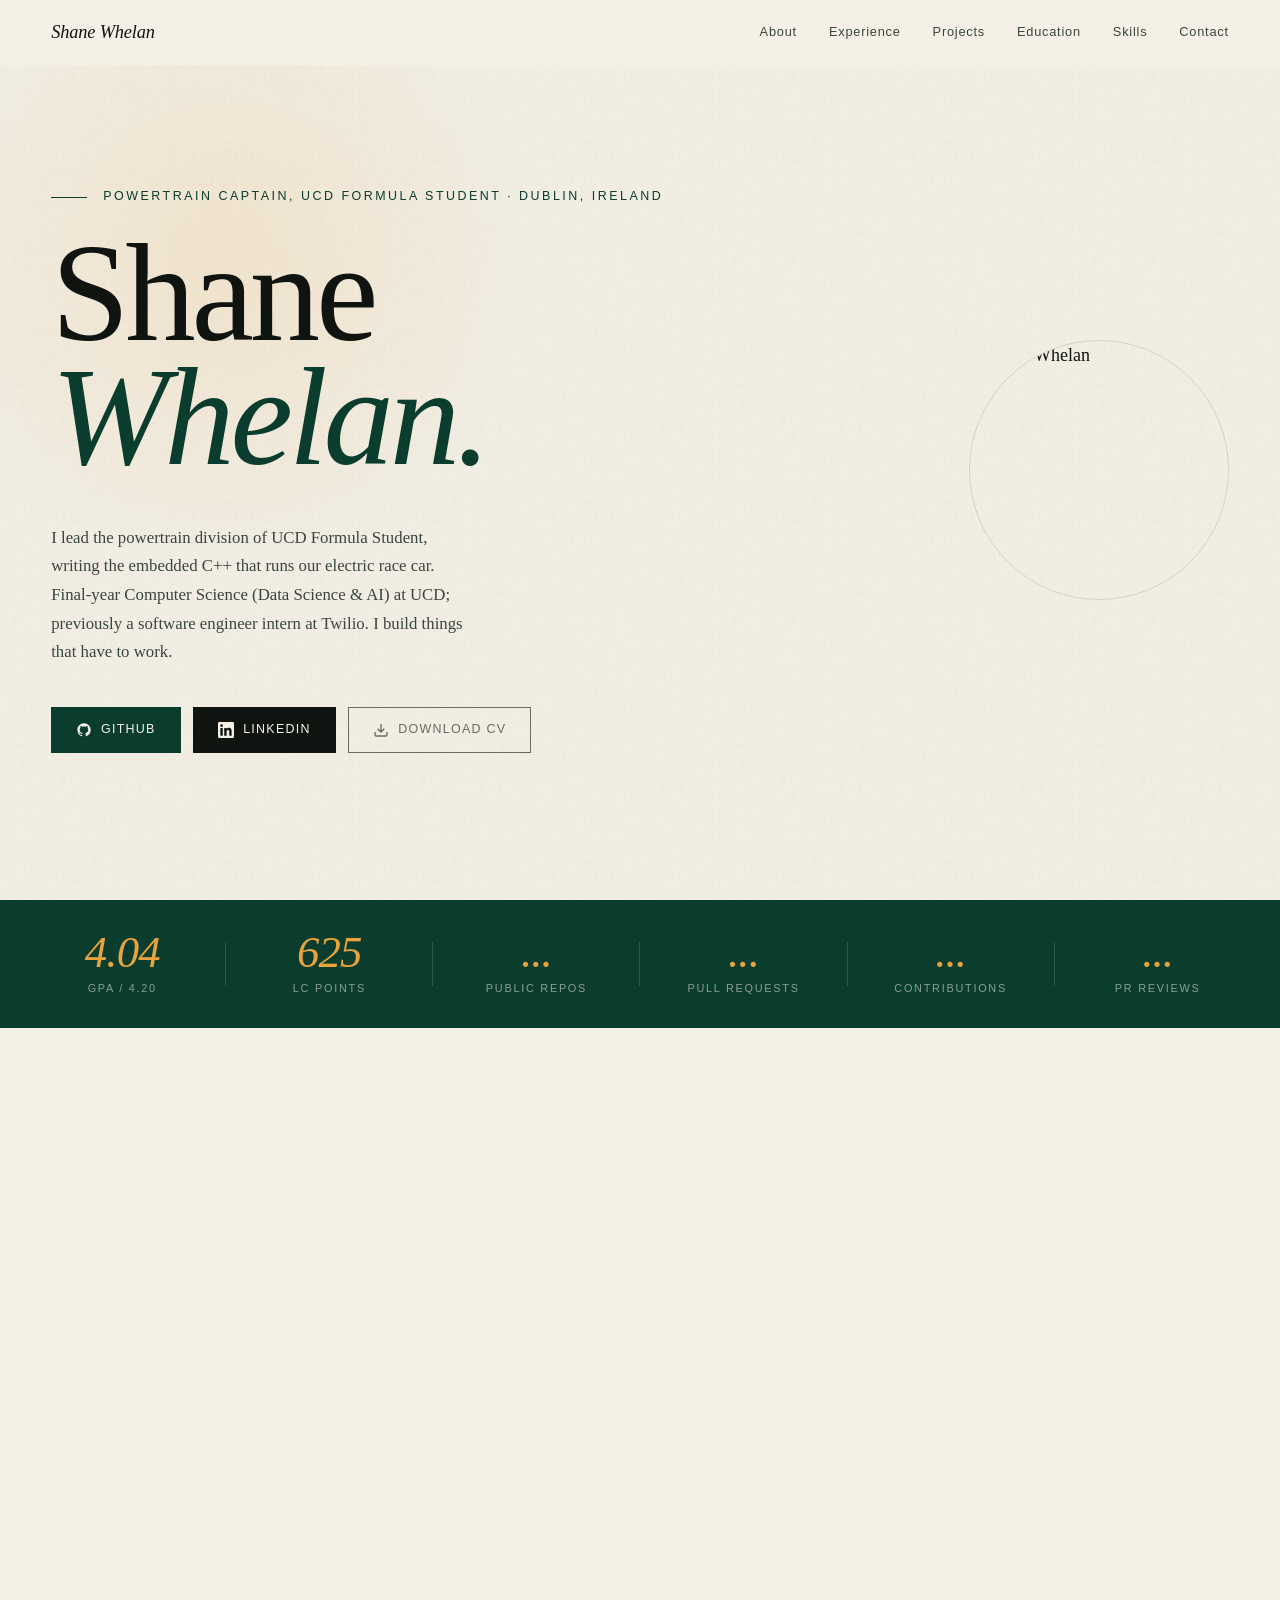
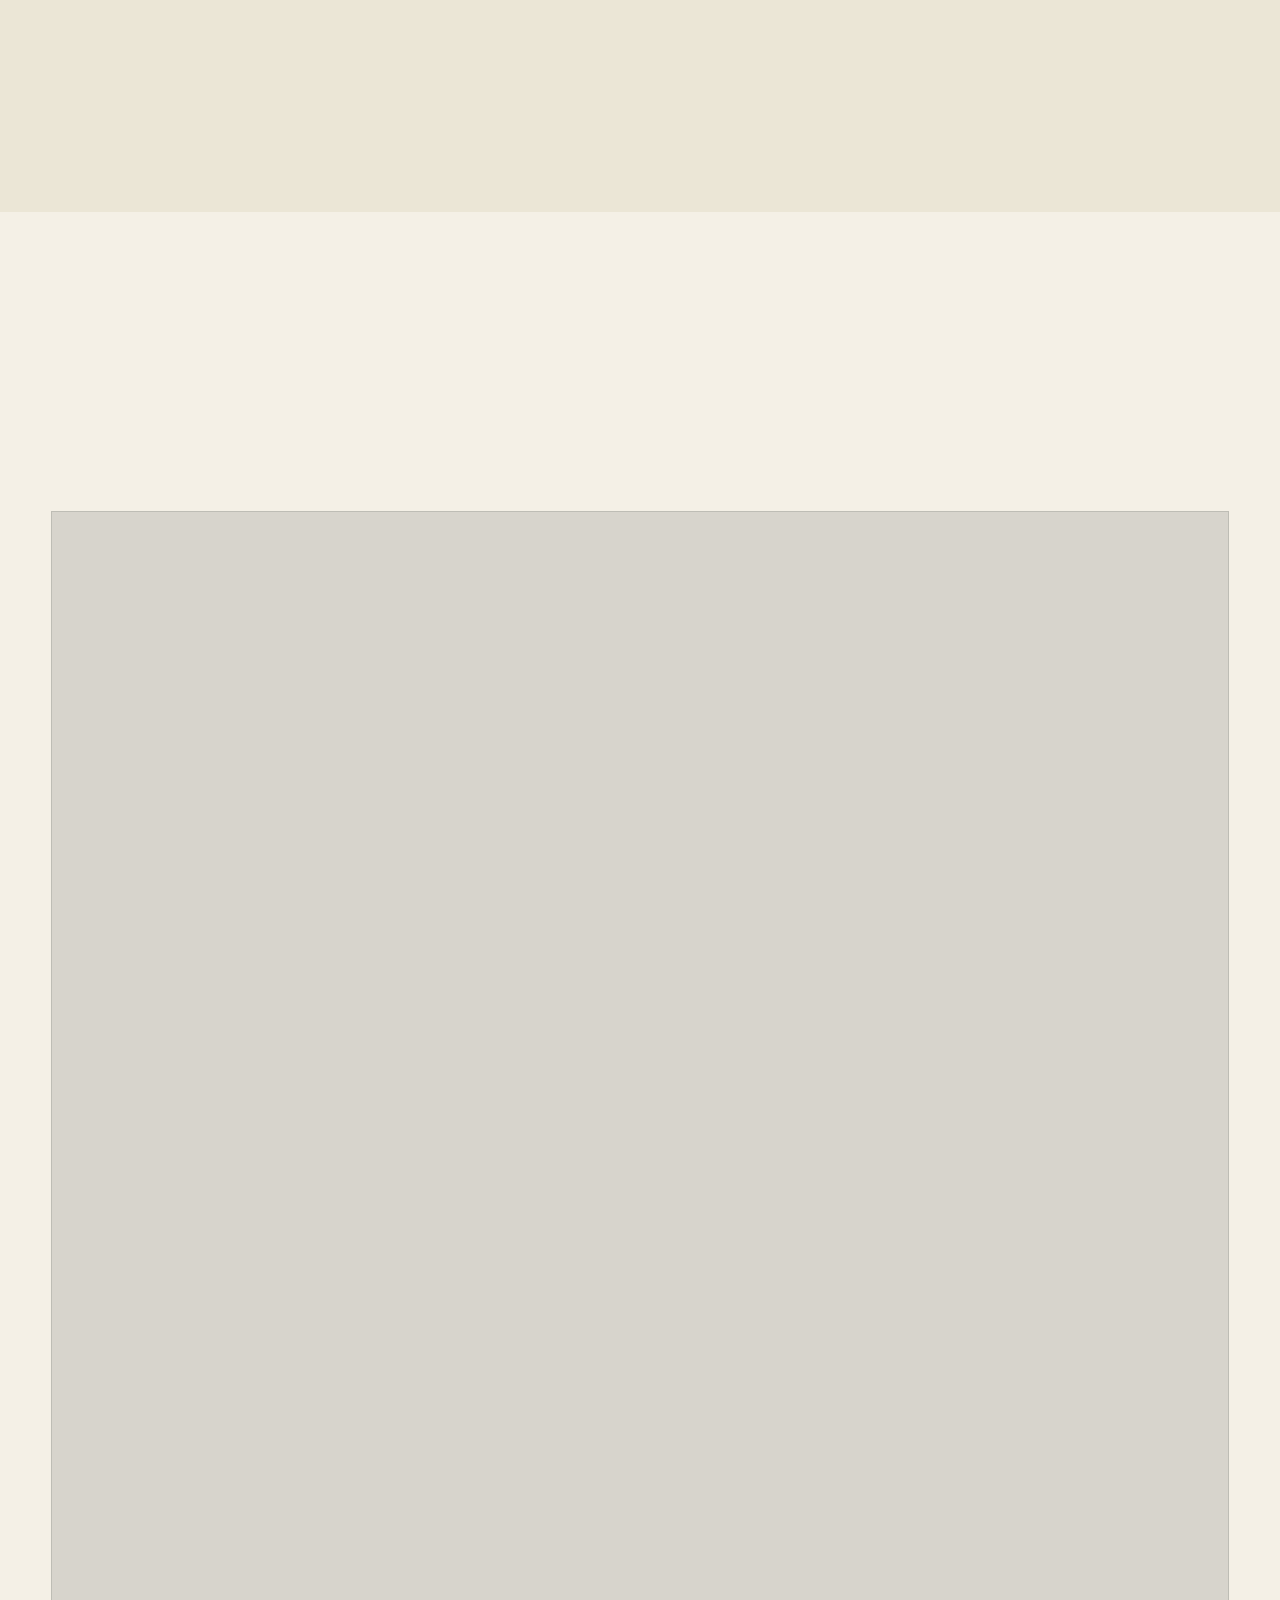
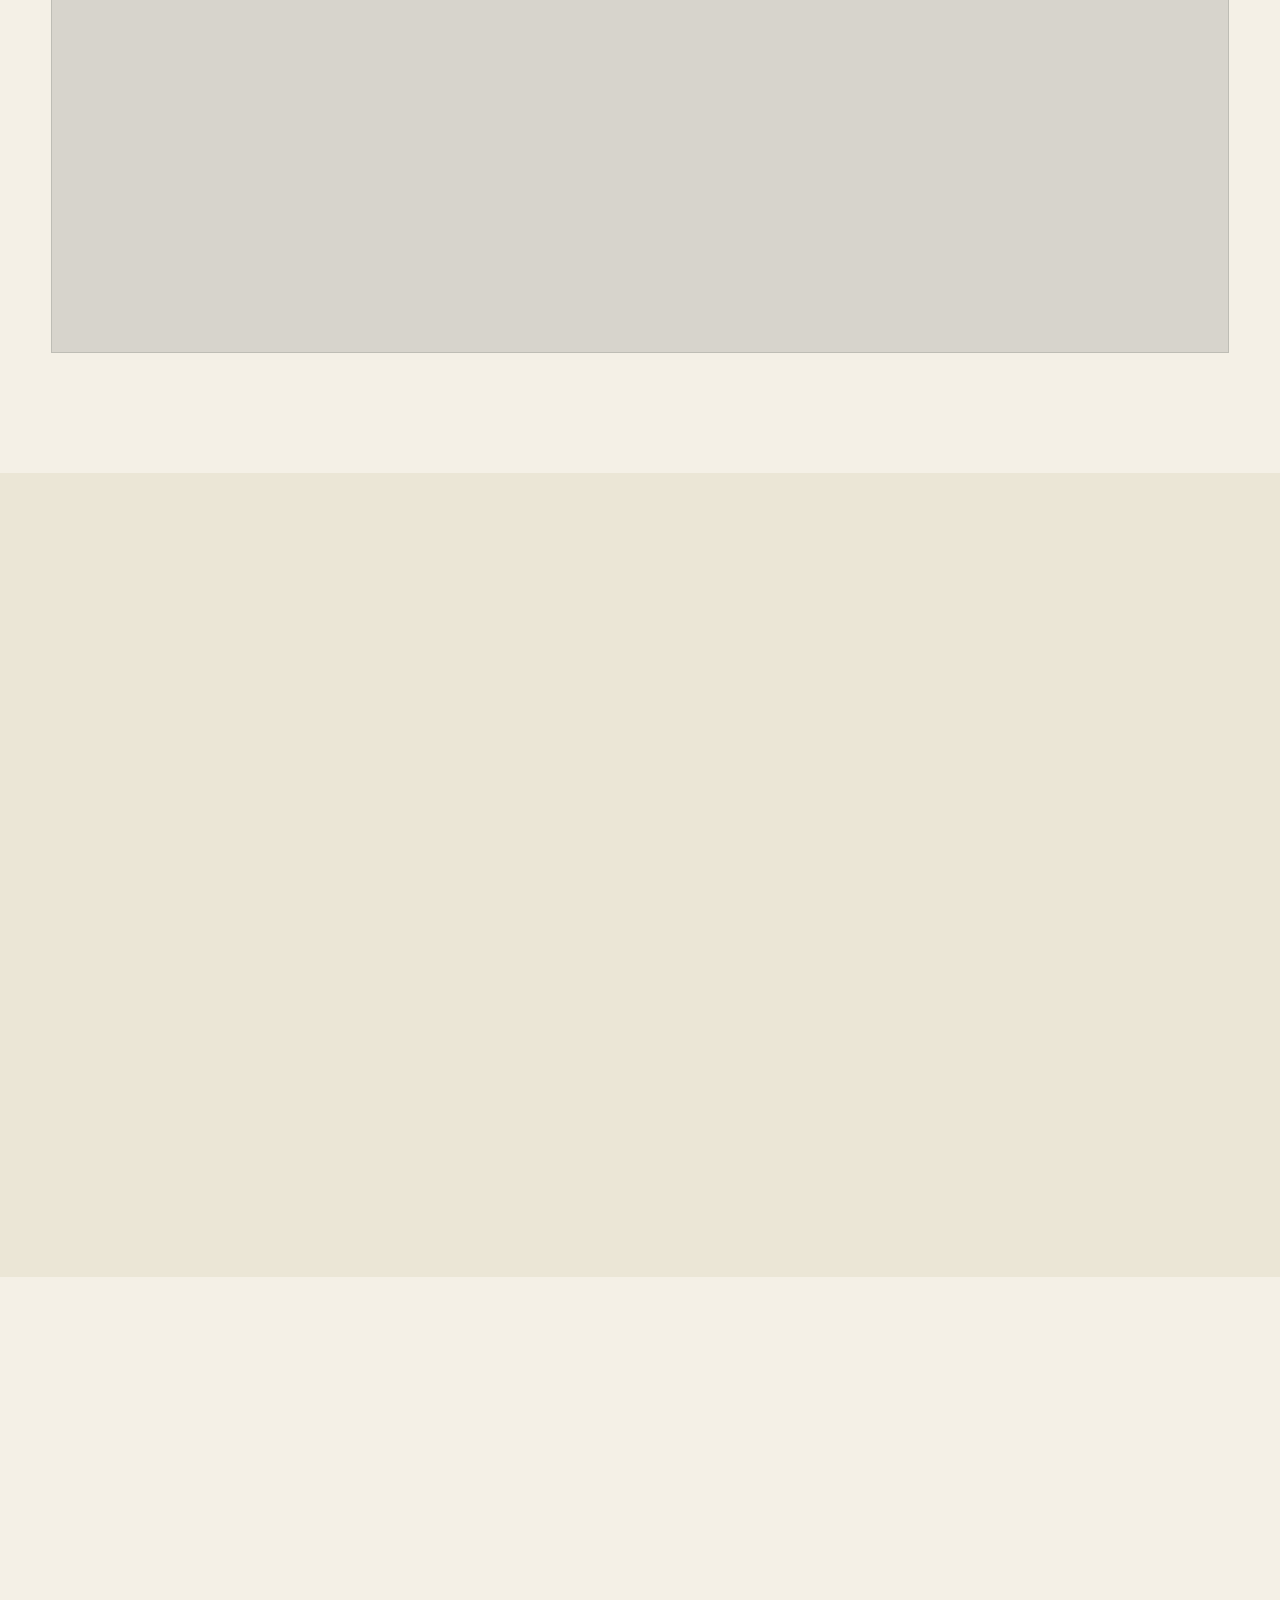
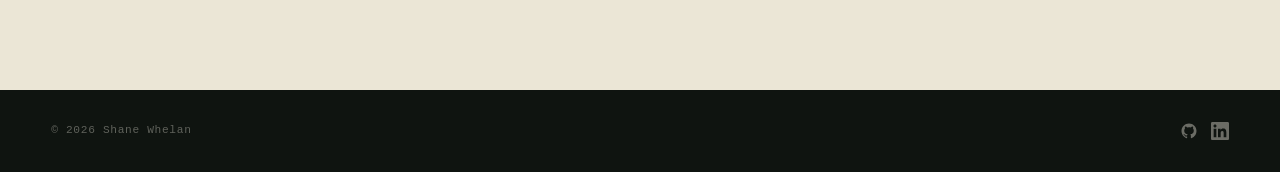
==== index.html @ 61499314 "Refresh portfolio content and project layout Updates the site copy to reflect current roles and achi" ====
<!doctype html>
<html lang="en">
<head>
  <meta charset="UTF-8" />
  <meta name="viewport" content="width=device-width, initial-scale=1.0" />
  <title>Shane Whelan | Software Engineer</title>
  <meta name="description" content="Portfolio of Shane Whelan, Powertrain Captain at UCD Formula Student, final-year Computer Science (Data Science &amp; AI) student at UCD, and former Software Engineer Intern at Twilio." />
  <meta name="author" content="Shane Whelan" />
  <link rel="canonical" href="https://swhelan123.github.io/" />

  <meta property="og:type"        content="website" />
  <meta property="og:url"         content="https://swhelan123.github.io/" />
  <meta property="og:title"       content="Shane Whelan | Software Engineer" />
  <meta property="og:description" content="Powertrain Captain at UCD Formula Student. Final-year CS (Data Science &amp; AI) at UCD. Embedded firmware, VCU and BMS software." />
  <meta property="og:image"       content="https://swhelan123.github.io/assets/images/shane.png" />

  <link rel="icon"             href="assets/images/favicon.ico" sizes="any" />
  <link rel="icon"             type="image/svg+xml" href="assets/images/favicon.svg" />
  <link rel="apple-touch-icon" sizes="180x180" href="assets/images/apple-touch-icon.png" />
  <link rel="manifest"         href="site.webmanifest" />
  <meta name="theme-color"     content="#0a3d2e" />

  <link rel="stylesheet" href="assets/css/styles.css" />
</head>
<body>

<!-- ===================== NAV ===================== -->
<nav id="nav">
  <div class="nav-inner">
    <a href="#" class="brand">Shane Whelan</a>
    <div class="nav-links" id="navLinks">
      <a href="#about">About</a>
      <a href="#experience">Experience</a>
      <a href="#projects">Projects</a>
      <a href="#education">Education</a>
      <a href="#skills">Skills</a>
      <a href="#contact">Contact</a>
    </div>
    <button class="menu-btn" id="menuBtn" aria-expanded="false" aria-controls="navLinks">Menu</button>
  </div>
</nav>

<!-- ===================== HERO ===================== -->
<header class="hero">
  <div class="hero-glow" aria-hidden="true"></div>
  <div class="hero-inner">
    <div class="hero-text">
      <p class="hero-kicker">Powertrain Captain, UCD Formula Student · Dublin, Ireland</p>
      <h1>Shane<br><em>Whelan.</em></h1>
      <p class="hero-lede">I lead the powertrain division of UCD Formula Student, writing the embedded C++ that runs our electric race car. Final-year Computer Science (Data Science &amp; AI) at UCD; previously a software engineer intern at Twilio. I build things that have to work.</p>
      <div class="hero-actions">
        <a href="https://github.com/swhelan123" class="btn btn-primary" target="_blank" rel="noopener">
          <svg width="16" height="16" viewBox="0 0 24 24" fill="currentColor" aria-hidden="true"><path d="M12 2C6.477 2 2 6.484 2 12.017c0 4.425 2.865 8.18 6.839 9.504.5.092.682-.217.682-.483 0-.237-.008-.868-.013-1.703-2.782.605-3.369-1.343-3.369-1.343-.454-1.158-1.11-1.466-1.11-1.466-.908-.62.069-.608.069-.608 1.003.07 1.531 1.032 1.531 1.032.892 1.53 2.341 1.088 2.91.832.092-.647.35-1.088.636-1.338-2.22-.253-4.555-1.113-4.555-4.951 0-1.093.39-1.988 1.029-2.688-.103-.253-.446-1.272.098-2.65 0 0 .84-.27 2.75 1.026A9.564 9.564 0 0112 6.844c.85.004 1.705.115 2.504.337 1.909-1.296 2.747-1.027 2.747-1.027.546 1.379.202 2.398.1 2.651.64.7 1.028 1.595 1.028 2.688 0 3.848-2.339 4.695-4.566 4.943.359.309.678.92.678 1.855 0 1.338-.012 2.419-.012 2.747 0 .268.18.58.688.482A10.019 10.019 0 0022 12.017C22 6.484 17.522 2 12 2z"/></svg>
          GitHub
        </a>
        <a href="https://www.linkedin.com/in/shane-whelan-364988291/" class="btn btn-secondary" target="_blank" rel="noopener">
          <svg width="16" height="16" viewBox="0 0 24 24" fill="currentColor" aria-hidden="true"><path d="M20.447 20.452h-3.554v-5.569c0-1.328-.027-3.037-1.852-3.037-1.853 0-2.136 1.445-2.136 2.939v5.667H9.351V9h3.414v1.561h.046c.477-.9 1.637-1.85 3.37-1.85 3.601 0 4.267 2.37 4.267 5.455v6.286zM5.337 7.433c-1.144 0-2.063-.926-2.063-2.065 0-1.138.92-2.063 2.063-2.063 1.14 0 2.064.925 2.064 2.063 0 1.139-.925 2.065-2.064 2.065zm1.782 13.019H3.555V9h3.564v11.452zM22.225 0H1.771C.792 0 0 .774 0 1.729v20.542C0 23.227.792 24 1.771 24h20.451C23.2 24 24 23.227 24 22.271V1.729C24 .774 23.2 0 22.222 0h.003z"/></svg>
          LinkedIn
        </a>
        <a href="assets/docs/ShaneWhelan_CV.pdf" class="btn btn-outline" download>
          <svg width="16" height="16" viewBox="0 0 24 24" fill="none" stroke="currentColor" stroke-width="2" aria-hidden="true"><path d="M21 15v4a2 2 0 01-2 2H5a2 2 0 01-2-2v-4M7 10l5 5 5-5M12 15V3"/></svg>
          Download CV
        </a>
      </div>
    </div>
    <div class="hero-photo">
      <img src="assets/images/shane.png" alt="Shane Whelan" />
    </div>
  </div>
</header>

<!-- ===================== STATS STRIP ===================== -->
<div class="stats-strip" aria-label="Quick stats">
  <div class="stats-inner">
    <div class="stat-item">
      <span class="stat-value">4.04</span>
      <span class="stat-label">GPA / 4.20</span>
    </div>
    <div class="stat-divider" aria-hidden="true"></div>
    <div class="stat-item">
      <span class="stat-value">625</span>
      <span class="stat-label">LC Points</span>
    </div>
    <div class="stat-divider" aria-hidden="true"></div>
    <div class="stat-item">
      <span class="stat-value" id="stat-repos">...</span>
      <span class="stat-label">Public Repos</span>
    </div>
    <div class="stat-divider" aria-hidden="true"></div>
    <div class="stat-item">
      <span class="stat-value" id="stat-prs">...</span>
      <span class="stat-label">Pull Requests</span>
    </div>
    <div class="stat-divider" aria-hidden="true"></div>
    <div class="stat-item">
      <span class="stat-value" id="stat-contributions">...</span>
      <span class="stat-label">Contributions</span>
    </div>
    <div class="stat-divider" aria-hidden="true"></div>
    <div class="stat-item">
      <span class="stat-value" id="stat-reviews">...</span>
      <span class="stat-label">PR Reviews</span>
    </div>
  </div>
</div>

<!-- ===================== ABOUT ===================== -->
<section id="about" class="section-pad">
  <div class="section-inner">
    <div class="section-head reveal">
      <span class="section-num">01 / About</span>
      <h2 class="section-title">Building things<br>with <em>purpose</em>.</h2>
    </div>
    <div class="about-grid reveal">
      <p>I'm Powertrain Captain at UCD Formula Student, where I lead the software side of our electric race car: the vehicle control unit, the battery management system, and the CAN network that ties them together. The intersection of software and physical systems is where I'm most at home.</p>
      <p>Across the 2026 season I moved our VCU onto the Teensy 4.1 platform, wrote an STM32 battery management stack with a full simulation harness so it could be validated before a single board was flashed, and built the internal tools site the team now runs on. We took E135 to FSUK 2026 at Silverstone and finished 29th overall as the top Republic of Ireland team, clearing five scrutineering stickers — four of them a first for UCD.</p>
      <p>Alongside that I'm a final-year Computer Science (Data Science &amp; AI) student at UCD, holding a 4.04&thinsp;/&thinsp;4.20 GPA, First Class Honours. I spent the summer of 2025 as a Software Engineer Intern at Twilio in Dublin, working on high-throughput APNs messaging infrastructure in Java.</p>
    </div>
  </div>
</section>

<!-- ===================== EXPERIENCE ===================== -->
<section id="experience" class="section-pad experience-section">
  <div class="section-inner">
    <div class="section-head reveal">
      <span class="section-num">02 / Experience</span>
      <h2 class="section-title">Where I've<br><em>worked</em>.</h2>
    </div>

    <div class="exp-featured reveal">
      <div class="exp-card">
        <div class="exp-card-header">
          <span class="exp-company">UCD Formula Student</span>
          <span class="exp-date">Oct 2024 – Present</span>
        </div>
        <h3 class="exp-role">Powertrain Captain &amp; VCU Developer</h3>
        <p class="exp-location">Dublin, Ireland</p>
        <ul class="exp-bullets">
          <li>Lead the powertrain division: firmware, high-voltage electronics software, and the review process the rest of the sub-team works through.</li>
          <li>FSUK 2026 at Silverstone: the team finished 29th overall and was the top Republic of Ireland entry, taking 5 scrutineering stickers, 4 of them for the first time in the team's history.</li>
          <li>Cleared EV and battery scrutineering on everything but cell temperature reporting, and ran the car's first 48&nbsp;V powered bench and vehicle test.</li>
          <li>Led the VCU migration from Arduino Due to Teensy 4.1, rebuilding the firmware around a PlatformIO project with typed drivers for the pedals, BMS, motor controller, and dash.</li>
          <li>Own the CAN network between the VCU, Bamocar D3 motor controller, and the battery management system, and expanded telemetry — load cells, potentiometers, tilt and wheel-speed sensing — to feed the team's vehicle models.</li>
          <li>Wrote a standalone STM32 battery management stack — LTC6812 isoSPI cell monitoring, fault and balancing logic, bootloader, and a Python desktop tool — validated end to end in simulation before hardware.</li>
          <li>Built and deployed the team's internal tools site (FastAPI + Supabase), now in use for attendance, competition planning, the team directory, and the powertrain flowcharts it replaced Canva for.</li>
        </ul>
        <div class="exp-tags">
          <span>C++</span><span>C</span><span>Teensy 4.1</span><span>STM32</span><span>CAN Bus</span><span>PlatformIO</span><span>Embedded Systems</span><span>FSUK</span>
        </div>
      </div>

      <div class="exp-card">
        <div class="exp-card-header">
          <span class="exp-company">Twilio</span>
          <span class="exp-date">June – Aug 2025</span>
        </div>
        <h3 class="exp-role">Software Engineer Intern</h3>
        <p class="exp-location">Dublin / Remote</p>
        <ul class="exp-bullets">
          <li>Deprecated a legacy microservice by migrating its core logic into a high-throughput, real-time APNs messaging platform.</li>
          <li>Engineered a new APNs binding adaptor in Java using the modern <code>apns-http2</code> library, reducing network errors and operational overhead.</li>
          <li>Built a thread-safe, in-memory APNs client cache with Google Guava to boost performance and enable accurate load testing.</li>
          <li>Validated superior latency and throughput under load using the Artillery framework.</li>
        </ul>
        <div class="exp-tags">
          <span>Java</span><span>Google Guava</span><span>Artillery</span><span>APNs</span><span>Microservices</span>
        </div>
      </div>
    </div>

    <div class="exp-timeline reveal">
      <div class="tl-entry">
        <div class="tl-meta">
          <span class="tl-date">2023 – 2026</span>
          <span class="tl-org">SmartCert (StudyMate)</span>
        </div>
        <div class="tl-body">
          <h4 class="tl-role">Co-founder</h4>
          <p>Built a full-stack AI study platform for Irish Leaving Cert students, using Firebase and LLM APIs to generate curriculum-specific practice questions and flashcards.</p>
        </div>
      </div>
      <div class="tl-entry">
        <div class="tl-meta">
          <span class="tl-date">2022 – Present</span>
          <span class="tl-org">Boland's Pub &amp; previous retail</span>
        </div>
        <div class="tl-body">
          <h4 class="tl-role">Hospitality &amp; Retail</h4>
          <p>Bar and floor operations balanced alongside a demanding academic schedule, maintaining First Class Honours throughout via disciplined time management.</p>
        </div>
      </div>
    </div>
  </div>
</section>

<!-- ===================== PROJECTS ===================== -->
<section id="projects" class="section-pad">
  <div class="section-inner">
    <div class="section-head reveal">
      <span class="section-num">03 / Projects</span>
      <h2 class="section-title">Things I've<br><em>built</em>.</h2>
    </div>

    <div class="projects-grid reveal">

      <a class="project-card" href="https://github.com/UCDFS/TEENSY" target="_blank" rel="noopener">
        <div class="project-img-wrap">
          <img src="assets/images/projects/ucdfs.jpg" alt="UCD Formula Student electric race car" loading="lazy" />
        </div>
        <div class="project-body">
          <div class="project-top">
            <span class="project-num">01</span>
            <div class="project-tags"><span>C++</span><span>Teensy 4.1</span><span>CAN Bus</span><span>PlatformIO</span></div>
          </div>
          <h3 class="project-name">Formula Student VCU</h3>
          <p class="project-desc">Vehicle control unit firmware for E135, the UCDFS electric race car designed and built for the 2026 season. Rebuilt on the Teensy 4.1: pedal and brake plausibility, Bamocar D3 motor control, BMS integration, logging, and a Nextion HMI dashboard.</p>
          <span class="project-cta">View on GitHub</span>
        </div>
      </a>

      <a class="project-card" href="https://github.com/swhelan123/BMS_Firmware" target="_blank" rel="noopener">
        <div class="project-img-wrap project-img-mark"><span>BMS</span></div>
        <div class="project-body">
          <div class="project-top">
            <span class="project-num">02</span>
            <div class="project-tags"><span>C11</span><span>STM32</span><span>isoSPI</span><span>Python</span><span>CMake</span></div>
          </div>
          <h3 class="project-name">STM32 Battery Management System</h3>
          <p class="project-desc">Battery management firmware for an STM32F303VC: LTC6812 isoSPI cell monitoring, fault and balancing logic, a 32&nbsp;KB bootloader, and a Python desktop tool. A fake-target simulator lets the whole stack be validated before any board is flashed.</p>
          <span class="project-cta">View on GitHub</span>
        </div>
      </a>

      <a class="project-card" href="https://github.com/swhelan123/ucdfs" target="_blank" rel="noopener">
        <div class="project-img-wrap project-img-mark"><span>UCDFS</span></div>
        <div class="project-body">
          <div class="project-top">
            <span class="project-num">03</span>
            <div class="project-tags"><span>FastAPI</span><span>Supabase</span><span>Postgres</span><span>Docker</span><span>CI/CD</span></div>
          </div>
          <h3 class="project-name">UCDFS Internal Tools</h3>
          <p class="project-desc">The site UCD Formula Student runs on: attendance, competition planning, the team directory, and a canvas editor that replaced Canva for powertrain flowcharts. Role-based auth over Postgres row-level security, containerised with tiered dev/stage/prod deploys.</p>
          <span class="project-cta">View on GitHub</span>
        </div>
      </a>

      <a class="project-card" href="https://github.com/swhelan123/comp30770-big-data-project" target="_blank" rel="noopener">
        <div class="project-img-wrap">
          <img src="assets/images/bigdata_graph.png" alt="S&P 500 Big Data Analysis chart preview" loading="lazy" />
        </div>
        <div class="project-body">
          <div class="project-top">
            <span class="project-num">04</span>
            <div class="project-tags"><span>Python</span><span>MapReduce</span><span>MySQL</span><span>Hadoop</span></div>
          </div>
          <h3 class="project-name">S&amp;P 500 Big Data Analysis</h3>
          <p class="project-desc">Processed 56.7 million rows across 2,000 CSV files (2.7 GB) to benchmark distributed MapReduce processing against traditional SQL on historical stock data.</p>
          <span class="project-cta">View on GitHub</span>
        </div>
      </a>

      <a class="project-card" href="https://github.com/swhelan123/comp30750-info-vis-assignment-2" target="_blank" rel="noopener">
        <div class="project-img-wrap">
          <img src="assets/images/info_viz.png" alt="Lichess Insights dashboard" loading="lazy" />
        </div>
        <div class="project-body">
          <div class="project-top">
            <span class="project-num">05</span>
            <div class="project-tags"><span>Python</span><span>Streamlit</span><span>Plotly</span></div>
          </div>
          <h3 class="project-name">Lichess Insights</h3>
          <p class="project-desc">Interactive analytics dashboard exploring ~20,000 chess games. Seven visualisations surfacing patterns in opening strategy, skill tiers, and time controls.</p>
          <span class="project-cta">View on GitHub</span>
        </div>
      </a>

      <a class="project-card" href="https://github.com/swhelan123/f1-fantasy-predictor" target="_blank" rel="noopener">
        <div class="project-img-wrap">
          <img src="assets/images/fantasy.png" alt="F1 Fantasy Predictor weekly report" loading="lazy" />
        </div>
        <div class="project-body">
          <div class="project-top">
            <span class="project-num">06</span>
            <div class="project-tags"><span>Python</span><span>LightGBM</span><span>PuLP</span><span>FastF1</span><span>GH Actions</span></div>
          </div>
          <h3 class="project-name">F1 Fantasy Predictor</h3>
          <p class="project-desc">Automated ML pipeline predicting optimal F1 Fantasy teams each race week. LightGBM model, PuLP knapsack optimiser, and GitHub Actions publishing weekly reports.</p>
          <span class="project-cta">View on GitHub</span>
        </div>
      </a>

      <a class="project-card" href="https://github.com/CleverTap/apns-http2/pull/116" target="_blank" rel="noopener">
        <div class="project-img-wrap">
          <img src="assets/images/projects/apns.jpg" alt="apns-http2 open-source contribution" loading="lazy" />
        </div>
        <div class="project-body">
          <div class="project-top">
            <span class="project-num">07</span>
            <div class="project-tags"><span>Java</span><span>Open Source</span><span>APNs</span></div>
          </div>
          <h3 class="project-name">apns-http2 (CleverTap)</h3>
          <p class="project-desc">Open-source contribution to CleverTap's production push notification library, extending builder support for the full APNS payload spec with comprehensive unit tests.</p>
          <span class="project-cta">View Pull Request</span>
        </div>
      </a>

      <a class="project-card" href="https://smartcert.ie" target="_blank" rel="noopener">
        <div class="project-img-wrap">
          <img src="assets/images/projects/smartcert.png" alt="SmartCert AI study platform" loading="lazy" />
        </div>
        <div class="project-body">
          <div class="project-top">
            <span class="project-num">08</span>
            <div class="project-tags"><span>Firebase</span><span>JavaScript</span><span>LLM APIs</span></div>
          </div>
          <h3 class="project-name">SmartCert</h3>
          <p class="project-desc">Full-stack AI study platform for Irish Leaving Certificate students. Generates curriculum-specific practice questions and flashcards via LLM integration.</p>
          <span class="project-cta">View Live</span>
        </div>
      </a>

      <a class="project-card" href="https://github.com/swhelan123/clipper" target="_blank" rel="noopener">
        <div class="project-img-wrap project-img-mark"><span>??</span></div>
        <div class="project-body">
          <div class="project-top">
            <span class="project-num">09</span>
            <div class="project-tags"><span>Python</span><span>Gemini API</span><span>macOS</span></div>
          </div>
          <h3 class="project-name">Clipper</h3>
          <p class="project-desc">A macOS clipboard watcher that answers you in place. Copy anything prefixed with <code>??</code> and it queries Gemini with recent context, then writes the answer straight back to your clipboard.</p>
          <span class="project-cta">View on GitHub</span>
        </div>
      </a>

    </div>
  </div>
</section>

<!-- ===================== EDUCATION ===================== -->
<section id="education" class="section-pad education-section">
  <div class="section-inner">
    <div class="section-head reveal">
      <span class="section-num">04 / Education</span>
      <h2 class="section-title">Where I've<br><em>studied</em>.</h2>
    </div>
    <div class="edu-grid reveal">
      <div class="edu-card">
        <div class="edu-header">
          <span class="edu-institution">University College Dublin</span>
          <span class="edu-date">2023 – 2027</span>
        </div>
        <h3 class="edu-degree">BSc Computer Science<br>with Data Science &amp; AI</h3>
        <ul class="edu-details">
          <li><strong>Final year,</strong> entering stage 4 in September 2026.</li>
          <li><strong>GPA:</strong> 4.04 / 4.20, First Class Honours (1.1)</li>
          <li><strong>UCD Entrance Scholar:</strong> awarded to incoming students with the highest academic results from secondary school.</li>
          <li><strong>Colm Church Scholarship:</strong> 1 of 3 finalists, selected for academic excellence and community contribution. Award: MacBook Air and annual educational bursary.</li>
        </ul>
      </div>
      <div class="edu-card">
        <div class="edu-header">
          <span class="edu-institution">Coláiste Phádraig CBS, Lucan</span>
          <span class="edu-date">2017 – 2023</span>
        </div>
        <h3 class="edu-degree">Leaving Certificate</h3>
        <ul class="edu-details">
          <li><strong>625 points,</strong> the maximum achievable score.</li>
          <li>100% in Mathematics, Physics, and Computer Science.</li>
        </ul>
      </div>
    </div>
  </div>
</section>

<!-- ===================== SKILLS ===================== -->
<section id="skills" class="section-pad">
  <div class="section-inner">
    <div class="section-head reveal">
      <span class="section-num">05 / Skills</span>
      <h2 class="section-title">Tools of<br>the <em>trade</em>.</h2>
    </div>
    <div class="skills-grid reveal">
      <div>
        <span class="skill-group-title">Languages</span>
        <div class="skill-pills">
          <span>Java</span><span>Python</span><span>C++</span><span>C</span><span>SQL</span><span>JavaScript</span><span>HTML / CSS</span>
        </div>
      </div>
      <div>
        <span class="skill-group-title">Embedded</span>
        <div class="skill-pills">
          <span>Teensy 4.1</span><span>STM32</span><span>Arduino</span><span>PlatformIO</span><span>CAN Bus</span><span>isoSPI</span><span>I²C / SPI</span><span>CMake</span><span>KiCad</span>
        </div>
      </div>
      <div>
        <span class="skill-group-title">Technologies</span>
        <div class="skill-pills">
          <span>Git</span><span>Docker</span><span>FastAPI</span><span>Supabase</span><span>PostgreSQL</span><span>Firebase</span><span>Google Cloud</span><span>GitHub Actions</span><span>Google Guava</span><span>Artillery</span><span>JavaFX</span><span>Hadoop</span><span>Streamlit</span><span>Plotly</span>
        </div>
      </div>
      <div>
        <span class="skill-group-title">Concepts</span>
        <div class="skill-pills">
          <span>OOP</span><span>Functional Programming</span><span>Data Structures &amp; Algorithms</span><span>Real-Time Systems</span><span>Agile</span><span>MVC Architecture</span><span>Computer Networking</span><span>MapReduce</span><span>Data Visualisation</span>
        </div>
      </div>
    </div>
  </div>
</section>

<!-- ===================== AWARDS ===================== -->
<section id="awards" class="section-pad awards-section">
  <div class="section-inner">
    <div class="section-head reveal">
      <span class="section-num">06 / Awards</span>
      <h2 class="section-title">Recognition &amp;<br><em>honours</em>.</h2>
    </div>
    <div class="awards-list reveal">
      <div class="award-item">
        <span class="award-year">2026</span>
        <div>
          <h3 class="award-name">Colm Church Scholarship</h3>
          <p class="award-org">St. Raphael's Garda Credit Union</p>
          <p class="award-desc">One of 3 finalists selected for academic excellence and community contribution. Award: MacBook Air and annual educational bursary.</p>
        </div>
      </div>
      <div class="award-item">
        <span class="award-year">2023</span>
        <div>
          <h3 class="award-name">UCD Entrance Scholar Award</h3>
          <p class="award-org">University College Dublin</p>
          <p class="award-desc">Awarded to incoming students with the highest academic results from their secondary school.</p>
        </div>
      </div>
    </div>
  </div>
</section>

<!-- ===================== CONTACT ===================== -->
<section id="contact" class="section-pad contact-section">
  <div class="section-inner">
    <div class="section-head reveal">
      <span class="section-num">07 / Contact</span>
      <h2 class="section-title">Get in<br><em>touch.</em></h2>
    </div>
    <div class="contact-simple reveal">
      <p class="contact-blurb">Open to opportunities, collaborations, and good conversations. Just send me an email.</p>
      <a href="mailto:shane.whelan2@ucdconnect.ie" class="contact-email">shane.whelan2@ucdconnect.ie</a>
      <div class="contact-links">
        <a href="https://github.com/swhelan123" target="_blank" rel="noopener">GitHub</a>
        <a href="https://www.linkedin.com/in/shane-whelan-364988291/" target="_blank" rel="noopener">LinkedIn</a>
        <a href="assets/docs/ShaneWhelan_CV.pdf" download>Download CV</a>
      </div>
    </div>

    <!-- dead code preserved below for potential future use
      <div class="contact-layout reveal">
      <form class="contact-form">
        <div class="form-row">
          <div class="form-group">
            <label class="form-label" for="name">Name</label>
            <input class="form-input" type="text" id="name" name="name" placeholder="Your name" required />
          </div>
          <div class="form-group">
            <label class="form-label" for="email">Email</label>
            <input class="form-input" type="email" id="email" name="email" placeholder="your@email.com" required />
          </div>
        </div>
        <div class="form-group">
          <label class="form-label" for="message">Message</label>
          <textarea class="form-textarea" id="message" name="message" placeholder="What's on your mind?" required></textarea>
        </div>
        <button type="submit" class="btn btn-primary">Send message</button>
      </form>
    </div>
    end dead code -->
  </div>
</section>

<!-- ===================== FOOTER ===================== -->
<footer>
  <div class="foot-bottom">
    <span>© 2026 Shane Whelan</span>
    <nav aria-label="Footer navigation">
      <a href="#about">About</a>
      <a href="#experience">Experience</a>
      <a href="#projects">Projects</a>
      <a href="#education">Education</a>
      <a href="#skills">Skills</a>
      <a href="#awards">Awards</a>
    </nav>
    <div class="foot-socials">
      <a href="https://github.com/swhelan123" target="_blank" rel="noopener" aria-label="GitHub">
        <svg width="18" height="18" viewBox="0 0 24 24" fill="currentColor" aria-hidden="true"><path d="M12 2C6.477 2 2 6.484 2 12.017c0 4.425 2.865 8.18 6.839 9.504.5.092.682-.217.682-.483 0-.237-.008-.868-.013-1.703-2.782.605-3.369-1.343-3.369-1.343-.454-1.158-1.11-1.466-1.11-1.466-.908-.62.069-.608.069-.608 1.003.07 1.531 1.032 1.531 1.032.892 1.53 2.341 1.088 2.91.832.092-.647.35-1.088.636-1.338-2.22-.253-4.555-1.113-4.555-4.951 0-1.093.39-1.988 1.029-2.688-.103-.253-.446-1.272.098-2.65 0 0 .84-.27 2.75 1.026A9.564 9.564 0 0112 6.844c.85.004 1.705.115 2.504.337 1.909-1.296 2.747-1.027 2.747-1.027.546 1.379.202 2.398.1 2.651.64.7 1.028 1.595 1.028 2.688 0 3.848-2.339 4.695-4.566 4.943.359.309.678.92.678 1.855 0 1.338-.012 2.419-.012 2.747 0 .268.18.58.688.482A10.019 10.019 0 0022 12.017C22 6.484 17.522 2 12 2z"/></svg>
      </a>
      <a href="https://www.linkedin.com/in/shane-whelan-364988291/" target="_blank" rel="noopener" aria-label="LinkedIn">
        <svg width="18" height="18" viewBox="0 0 24 24" fill="currentColor" aria-hidden="true"><path d="M20.447 20.452h-3.554v-5.569c0-1.328-.027-3.037-1.852-3.037-1.853 0-2.136 1.445-2.136 2.939v5.667H9.351V9h3.414v1.561h.046c.477-.9 1.637-1.85 3.37-1.85 3.601 0 4.267 2.37 4.267 5.455v6.286zM5.337 7.433c-1.144 0-2.063-.926-2.063-2.065 0-1.138.92-2.063 2.063-2.063 1.14 0 2.064.925 2.064 2.063 0 1.139-.925 2.065-2.064 2.065zm1.782 13.019H3.555V9h3.564v11.452zM22.225 0H1.771C.792 0 0 .774 0 1.729v20.542C0 23.227.792 24 1.771 24h20.451C23.2 24 24 23.227 24 22.271V1.729C24 .774 23.2 0 22.222 0h.003z"/></svg>
      </a>
    </div>
  </div>
</footer>

<script src="assets/js/script.js"></script>
</body>
</html>
---- assets/css/styles.css ----
/* ==========================================================================
   Shane Whelan — Portfolio
   System fonts only. No frameworks. No external dependencies.
   ========================================================================== */

:root {
  --ink:       #0f1410;
  --ink-soft:  #3a4540;
  --paper:     #f4f0e6;
  --paper-2:   #ebe6d6;
  --moss:      #0a3d2e;
  --moss-lo:   #1a5f47;
  --leaf:      #7fa86b;
  --sun:       #e8a33d;
  --rule:      rgba(15,20,16,.12);

  --serif: ui-serif, 'Iowan Old Style', 'Apple Garamond', Georgia, 'Times New Roman', serif;
  --sans:  ui-sans-serif, -apple-system, 'SF Pro Text', 'Segoe UI', Roboto, sans-serif;
  --mono:  ui-monospace, 'SF Mono', 'Cascadia Mono', Menlo, Consolas, monospace;

  --w: min(1200px, 92vw);
}

/* ——— RESET ——— */
*, *::before, *::after { box-sizing: border-box; margin: 0; padding: 0; }
html { scroll-behavior: smooth; }
body {
  font-family: var(--serif);
  color: var(--ink);
  background: var(--paper);
  line-height: 1.6;
  font-size: 18px;
  -webkit-font-smoothing: antialiased;
  overflow-x: hidden;
}
a { color: inherit; text-decoration: none; }
a:focus-visible, button:focus-visible { outline: 2px solid var(--moss); outline-offset: 3px; }

/* ——— CUSTOM SCROLLBAR ——— */
::-webkit-scrollbar { width: 7px; height: 7px; }
::-webkit-scrollbar-track { background: var(--paper-2); }
::-webkit-scrollbar-thumb { background: var(--moss); border-radius: 0; }
::-webkit-scrollbar-thumb:hover { background: var(--moss-lo); }
* { scrollbar-width: thin; scrollbar-color: var(--moss) var(--paper-2); }
img { display: block; max-width: 100%; }
code {
  font-family: var(--mono);
  font-size: .85em;
  background: var(--paper-2);
  padding: 1px 5px;
  border-radius: 2px;
}

/* Paper grain overlay */
body::before {
  content: '';
  position: fixed; inset: 0;
  background-image: url("data:image/svg+xml,%3Csvg xmlns='http://www.w3.org/2000/svg' width='180' height='180'%3E%3Cfilter id='n'%3E%3CfeTurbulence baseFrequency='.9' numOctaves='2' stitchTiles='stitch'/%3E%3CfeColorMatrix values='0 0 0 0 0 0 0 0 0 0 0 0 0 0 0 0 0 0 .5 0'/%3E%3C/filter%3E%3Crect width='100%25' height='100%25' filter='url(%23n)'/%3E%3C/svg%3E");
  opacity: .09;
  pointer-events: none;
  z-index: 1;
  mix-blend-mode: multiply;
}

/* ——— NAV ——— */
nav {
  position: fixed; top: 0; left: 0; right: 0;
  z-index: 100;
  padding: 18px 0;
  background: color-mix(in oklab, var(--paper) 90%, transparent);
  backdrop-filter: blur(10px);
  -webkit-backdrop-filter: blur(10px);
  border-bottom: 1px solid transparent;
  transition: border-color .3s;
}
nav.scrolled { border-bottom-color: var(--rule); }

.nav-inner {
  width: var(--w); margin: 0 auto;
  display: flex; align-items: center; justify-content: space-between;
  gap: 2rem;
}
.brand {
  font-family: var(--serif);
  font-style: italic;
  font-size: 1.15rem;
  letter-spacing: -.01em;
  color: var(--ink);
  flex-shrink: 0;
}
.nav-links {
  display: flex; gap: 2rem;
  font-family: var(--sans);
  font-size: .8rem;
  letter-spacing: .06em;
}
.nav-links a { position: relative; padding: 4px 0; color: var(--ink-soft); }
.nav-links a::after {
  content: ''; position: absolute; left: 0; right: 0; bottom: -2px;
  height: 1px; background: var(--moss);
  transform: scaleX(0); transform-origin: left;
  transition: transform .25s ease;
}
.nav-links a:hover,
.nav-links a.active { color: var(--ink); }
.nav-links a:hover::after,
.nav-links a.active::after { transform: scaleX(1); }
.menu-btn {
  display: none;
  background: none; border: 0;
  font-family: var(--sans); font-size: .8rem; letter-spacing: .06em;
  cursor: pointer; padding: 6px 0; color: var(--ink);
}

@media (max-width: 760px) {
  .nav-links { display: none; }
  .nav-links.open {
    display: flex;
    position: absolute; top: 100%; left: 0; right: 0;
    flex-direction: column;
    background: var(--paper);
    padding: 1.5rem 4vw;
    gap: 1.2rem;
    border-bottom: 1px solid var(--rule);
    box-shadow: 0 8px 24px rgba(15,20,16,.08);
  }
  .menu-btn { display: block; }
}

/* ——— HERO ——— */
.hero {
  min-height: 100svh;
  padding: 140px 0 100px;
  position: relative;
  display: flex; align-items: center;
  overflow: hidden;
}
.hero-glow {
  position: absolute;
  top: -10%; left: -10%;
  width: 55vw; height: 55vw;
  max-width: 750px; max-height: 750px;
  border-radius: 50%;
  background: radial-gradient(circle, var(--sun) 0%, transparent 62%);
  opacity: .14;
  pointer-events: none;
  animation: float 16s ease-in-out infinite;
}
.hero-inner {
  width: var(--w); margin: 0 auto;
  position: relative; z-index: 2;
  display: grid;
  grid-template-columns: 1fr 260px;
  gap: 4rem;
  align-items: center;
}
.hero-text { /* text column — no extra styles needed */ }
.hero-photo {
  width: 260px; height: 260px;
  border-radius: 50%;
  overflow: hidden;
  border: 1px solid var(--rule);
  flex-shrink: 0;
  align-self: center;
  justify-self: end;
}
.hero-photo img {
  width: 100%; height: 100%;
  object-fit: cover;
  object-position: top center;
}
@media (max-width: 760px) {
  .hero-inner {
    grid-template-columns: 1fr;
    gap: 2.5rem;
  }
  .hero-photo {
    width: 120px; height: 120px;
    order: -1;
    justify-self: start;
  }
}
.hero-kicker {
  font-family: var(--sans);
  font-size: .78rem;
  letter-spacing: .2em;
  text-transform: uppercase;
  color: var(--moss);
  margin-bottom: 1.5rem;
  display: flex; align-items: center; gap: 1rem;
  opacity: 0; animation: fade-up .7s .1s forwards;
}
.hero-kicker::before {
  content: ''; width: 36px; height: 1px; background: var(--moss); flex-shrink: 0;
}
.hero h1 {
  font-family: var(--serif);
  font-weight: 400;
  font-size: clamp(4rem, 11vw, 9rem);
  line-height: .88;
  letter-spacing: -.03em;
  opacity: 0; animation: fade-up .85s .2s forwards;
}
.hero h1 em { font-style: italic; color: var(--moss); }
.hero-lede {
  margin-top: 2.8rem;
  max-width: 50ch;
  font-size: 1.05rem;
  color: var(--ink-soft);
  line-height: 1.7;
  opacity: 0; animation: fade-up .9s .4s forwards;
}
.hero-actions {
  display: flex; gap: .8rem; flex-wrap: wrap;
  margin-top: 2.5rem;
  opacity: 0; animation: fade-up 1s .6s forwards;
}

/* ——— STATS STRIP ——— */
.stats-strip {
  background: var(--moss);
  color: var(--paper);
  padding: 30px 0;
  position: relative; z-index: 3;
}
.stats-inner {
  width: var(--w); margin: 0 auto;
  display: flex; justify-content: space-between; align-items: center;
  gap: 2rem;
}
.stat-item {
  display: flex; flex-direction: column; align-items: center; gap: .35rem;
  flex: 1;
}
.stat-value {
  font-family: var(--serif);
  font-style: italic;
  font-size: clamp(1.8rem, 4vw, 2.8rem);
  line-height: 1;
  letter-spacing: -.02em;
  color: var(--sun);
}
.stat-label {
  font-family: var(--sans);
  font-size: .68rem;
  letter-spacing: .16em;
  text-transform: uppercase;
  color: rgba(244,240,230,.55);
}
.stat-divider {
  width: 1px; height: 44px;
  background: rgba(244,240,230,.15);
  flex-shrink: 0;
}
@media (max-width: 760px) {
  .stats-strip { overflow: hidden; }
  .stats-inner {
    width: max-content;
    margin: 0;
    padding: 0 4vw;
    justify-content: flex-start;
    gap: 0;
    animation: stats-scroll 20s ease-in-out infinite alternate;
  }
  .stat-item { flex: 0 0 130px; }
}

@keyframes stats-scroll {
  0%, 8%    { transform: translateX(0); }
  92%, 100% { transform: translateX(calc(100vw - 100%)); }
}

/* ——— BUTTONS ——— */
.btn {
  display: inline-flex; align-items: center; gap: .55rem;
  padding: .75rem 1.5rem;
  font-family: var(--sans);
  font-size: .78rem;
  letter-spacing: .1em;
  text-transform: uppercase;
  transition: all .2s ease;
  border: 1px solid transparent;
  cursor: pointer;
}
.btn-primary  { background: var(--moss);  color: var(--paper); border-color: var(--moss); }
.btn-primary:hover { background: var(--moss-lo); border-color: var(--moss-lo); }
.btn-secondary { background: var(--ink); color: var(--paper); border-color: var(--ink); }
.btn-secondary:hover { opacity: .8; }
.btn-outline { background: transparent; color: var(--ink); border-color: currentColor; opacity: .6; }
.btn-outline:hover { opacity: 1; }

/* ——— SECTION SCAFFOLD ——— */
section { position: relative; z-index: 2; }
.section-pad { padding: 120px 0; }
.section-inner { width: var(--w); margin: 0 auto; }
.section-head {
  display: grid;
  grid-template-columns: auto 1fr;
  gap: 2.5rem;
  align-items: end;
  margin-bottom: 4rem;
}
.section-num {
  font-family: var(--mono);
  font-size: .75rem;
  letter-spacing: .14em;
  color: var(--moss);
  padding-bottom: 8px;
  border-bottom: 1px solid var(--moss);
  white-space: nowrap;
  align-self: end;
}
.section-title {
  font-family: var(--serif);
  font-size: clamp(2rem, 5vw, 3.6rem);
  line-height: 1.0;
  letter-spacing: -.015em;
  font-weight: 400;
}
.section-title em { font-style: italic; color: var(--moss); }

.reveal {
  opacity: 0;
  transform: translateY(22px);
  transition: opacity .85s cubic-bezier(.2,.7,.2,1), transform .85s cubic-bezier(.2,.7,.2,1);
}
.reveal.in { opacity: 1; transform: none; }

/* ——— ABOUT ——— */
.about-grid {
  display: grid;
  grid-template-columns: 1fr 1fr;
  gap: 2.5rem 4rem;
}
.about-grid p { font-size: .98rem; color: var(--ink-soft); line-height: 1.75; }
.about-grid p:first-child { grid-column: span 2; font-size: 1.12rem; color: var(--ink); max-width: 46ch; }
@media (max-width: 860px) {
  .about-grid { grid-template-columns: 1fr; gap: 1.5rem; }
  .about-grid p:first-child { grid-column: span 1; }
}

/* ——— EXPERIENCE ——— */
.experience-section { background: var(--paper-2); }
.exp-featured {
  display: grid; grid-template-columns: 1fr 1fr;
  gap: 2px; background: var(--rule);
  border: 1px solid var(--rule);
  margin-bottom: 4rem;
}
@media (max-width: 860px) { .exp-featured { grid-template-columns: 1fr; } }

.exp-card { background: var(--paper); padding: 2.5rem; }
.exp-card-header {
  display: flex; justify-content: space-between; align-items: baseline;
  flex-wrap: wrap; gap: .5rem; margin-bottom: .5rem;
}
.exp-company {
  font-family: var(--mono); font-size: .75rem;
  letter-spacing: .12em; text-transform: uppercase; color: var(--moss);
}
.exp-date { font-family: var(--mono); font-size: .7rem; color: var(--ink-soft); }
.exp-role {
  font-family: var(--serif);
  font-size: clamp(1.25rem, 2.5vw, 1.6rem);
  font-weight: 400; letter-spacing: -.01em; margin-bottom: .25rem;
}
.exp-location { font-family: var(--sans); font-size: .78rem; color: var(--ink-soft); margin-bottom: 1.5rem; }
.exp-bullets { list-style: none; margin-bottom: 1.5rem; }
.exp-bullets li {
  padding: .5rem 0 .5rem 1.4rem;
  border-bottom: 1px dashed var(--rule);
  font-size: .92rem; color: var(--ink-soft); line-height: 1.55;
  position: relative;
}
.exp-bullets li:last-child { border-bottom: 0; }
.exp-bullets li::before {
  content: '→'; position: absolute; left: 0; top: .55rem;
  color: var(--moss); font-family: var(--mono); font-size: .78rem;
}
.exp-tags { display: flex; flex-wrap: wrap; gap: .4rem; }
.exp-tags span {
  font-family: var(--mono); font-size: .68rem; letter-spacing: .05em;
  padding: 3px 9px; border: 1px solid var(--rule); color: var(--ink-soft);
}

.exp-timeline { border-top: 1px solid var(--rule); }
.tl-entry {
  display: grid; grid-template-columns: 210px 1fr;
  gap: 2.5rem; padding: 1.8rem 0; border-bottom: 1px solid var(--rule);
}
@media (max-width: 660px) { .tl-entry { grid-template-columns: 1fr; gap: .4rem; } }
.tl-meta { display: flex; flex-direction: column; gap: .3rem; padding-top: .15rem; }
.tl-date { font-family: var(--mono); font-size: .72rem; letter-spacing: .08em; color: var(--ink-soft); }
.tl-org { font-family: var(--sans); font-size: .8rem; color: var(--moss); }
.tl-role {
  font-family: var(--serif); font-size: 1.12rem;
  font-weight: 400; letter-spacing: -.005em; margin-bottom: .35rem;
}
.tl-body p { font-size: .9rem; color: var(--ink-soft); line-height: 1.65; }

/* ——— PROJECTS ——— */
.projects-grid {
  display: grid; grid-template-columns: repeat(3, 1fr);
  gap: 2px; background: var(--rule); border: 1px solid var(--rule);
}
@media (max-width: 960px) { .projects-grid { grid-template-columns: repeat(2, 1fr); } }
@media (max-width: 520px)  { .projects-grid { grid-template-columns: 1fr; } }

/* Grid container doesn't animate; children stagger instead */
.projects-grid.reveal { opacity: 1; transform: none; transition: none; }

.project-card {
  background: var(--paper);
  display: flex; flex-direction: column;
  transition: background .2s ease, opacity .65s cubic-bezier(.2,.7,.2,1), transform .65s cubic-bezier(.2,.7,.2,1);
  opacity: 0;
  transform: translateY(18px);
}
.projects-grid.in .project-card          { opacity: 1; transform: none; }
.projects-grid.in .project-card:nth-child(2) { transition-delay:  80ms; }
.projects-grid.in .project-card:nth-child(3) { transition-delay: 160ms; }
.projects-grid.in .project-card:nth-child(4) { transition-delay: 240ms; }
.projects-grid.in .project-card:nth-child(5) { transition-delay: 320ms; }
.projects-grid.in .project-card:nth-child(6) { transition-delay: 400ms; }
.projects-grid.in .project-card:nth-child(7) { transition-delay: 480ms; }
.projects-grid.in .project-card:nth-child(8) { transition-delay: 560ms; }
.projects-grid.in .project-card:nth-child(9) { transition-delay: 640ms; }
.project-card:hover { background: var(--paper-2); }

.project-img-wrap {
  aspect-ratio: 16 / 9;
  overflow: hidden;
  border-bottom: 1px solid var(--rule);
  background: var(--paper-2);
}
.project-img-wrap img {
  width: 100%; height: 100%; object-fit: cover;
  transition: transform .45s cubic-bezier(.2,.7,.2,1);
}
.project-card:hover .project-img-wrap img { transform: scale(1.04); }

/* Projects with no screenshot: a typographic mark instead of a stock image */
.project-img-mark {
  display: flex; align-items: center; justify-content: center;
  background:
    repeating-linear-gradient(135deg,
      transparent 0 11px,
      color-mix(in srgb, var(--rule) 55%, transparent) 11px 12px),
    var(--paper-2);
}
.project-img-mark span {
  font-family: var(--mono); font-size: 1.15rem; letter-spacing: .22em;
  color: var(--ink-soft); opacity: .5;
  padding: .5rem 1.1rem; background: var(--paper);
  transition: opacity .45s cubic-bezier(.2,.7,.2,1), letter-spacing .45s cubic-bezier(.2,.7,.2,1);
}
.project-card:hover .project-img-mark span { opacity: .78; letter-spacing: .3em; }

.project-body {
  padding: 1.6rem; flex: 1;
  display: flex; flex-direction: column;
}
.project-top {
  display: flex; justify-content: space-between; align-items: flex-start;
  gap: .5rem; margin-bottom: .9rem;
}
.project-num { font-family: var(--mono); font-size: .68rem; color: var(--ink-soft); opacity: .45; flex-shrink: 0; padding-top: 3px; }
.project-tags { display: flex; flex-wrap: wrap; gap: .3rem; justify-content: flex-end; }
.project-tags span {
  font-family: var(--mono); font-size: .62rem; letter-spacing: .04em;
  padding: 2px 7px; background: var(--paper-2); color: var(--ink-soft);
}
.project-card:hover .project-tags span { background: var(--paper); }
.project-name {
  font-family: var(--serif); font-size: 1.2rem; font-weight: 400;
  letter-spacing: -.01em; line-height: 1.2; margin-bottom: .55rem;
}
.project-desc { font-size: .87rem; color: var(--ink-soft); line-height: 1.6; flex: 1; margin-bottom: 1.2rem; }
.project-cta {
  font-family: var(--sans); font-size: .75rem; letter-spacing: .06em;
  color: var(--moss); padding-top: .8rem; border-top: 1px solid var(--rule);
  display: flex; align-items: center; gap: .4rem;
}
.project-cta::after { content: '→'; }

/* ——— EDUCATION ——— */
.education-section { background: var(--paper-2); }
.edu-grid {
  display: grid; grid-template-columns: 1fr 1fr;
  gap: 2px; background: var(--rule); border: 1px solid var(--rule);
}
@media (max-width: 680px) { .edu-grid { grid-template-columns: 1fr; } }

.edu-card { background: var(--paper); padding: 2.5rem; }
.edu-header {
  display: flex; justify-content: space-between; align-items: baseline;
  flex-wrap: wrap; gap: .5rem; margin-bottom: .7rem;
}
.edu-institution { font-family: var(--mono); font-size: .72rem; letter-spacing: .12em; text-transform: uppercase; color: var(--moss); }
.edu-date { font-family: var(--mono); font-size: .7rem; color: var(--ink-soft); }
.edu-degree {
  font-family: var(--serif); font-size: clamp(1.15rem, 2.5vw, 1.5rem);
  font-weight: 400; letter-spacing: -.01em; line-height: 1.25; margin-bottom: 1.2rem;
}
.edu-details { list-style: none; }
.edu-details li {
  padding: .5rem 0; border-bottom: 1px dashed var(--rule);
  font-size: .88rem; color: var(--ink-soft); line-height: 1.5;
}
.edu-details li:last-child { border-bottom: 0; }
.edu-details strong { color: var(--ink); font-weight: 600; }

/* ——— SKILLS ——— */
.skills-grid {
  display: grid; grid-template-columns: repeat(auto-fit, minmax(215px, 1fr)); gap: 3rem 3.5rem;
}
@media (max-width: 680px) { .skills-grid { grid-template-columns: 1fr; gap: 2.5rem; } }
.skill-group-title {
  display: block; font-family: var(--sans); font-size: .7rem;
  letter-spacing: .16em; text-transform: uppercase; color: var(--moss);
  margin-bottom: 1rem; padding-bottom: .5rem; border-bottom: 1px solid var(--moss);
}
.skill-pills { display: flex; flex-wrap: wrap; gap: .35rem; }
.skill-pills span {
  font-family: var(--mono); font-size: .78rem;
  padding: .3rem .8rem; border: 1px solid var(--rule); color: var(--ink-soft);
}

/* ——— AWARDS ——— */
.awards-section { background: var(--paper-2); }
.awards-list { border-top: 1px solid var(--rule); }
.award-item {
  display: grid; grid-template-columns: 70px 1fr;
  gap: 2.5rem; padding: 2rem 0; border-bottom: 1px solid var(--rule);
}
@media (max-width: 520px) { .award-item { grid-template-columns: 1fr; gap: .4rem; } }
.award-year { font-family: var(--mono); font-size: .8rem; letter-spacing: .08em; color: var(--moss); padding-top: .2rem; }
.award-name { font-family: var(--serif); font-size: 1.25rem; font-weight: 400; letter-spacing: -.01em; margin-bottom: .2rem; }
.award-org { font-family: var(--sans); font-size: .78rem; color: var(--moss); margin-bottom: .5rem; }
.award-desc { font-size: .88rem; color: var(--ink-soft); line-height: 1.55; }

/* ——— CONTACT SECTION ——— */
.contact-section { background: var(--paper-2); }
.contact-simple { max-width: 52ch; }

.contact-blurb { font-size: 1rem; color: var(--ink-soft); line-height: 1.7; margin-bottom: 1.8rem; max-width: 36ch; }
.contact-email {
  display: block;
  font-family: var(--mono); font-size: .9rem;
  color: var(--moss); margin-bottom: 1.8rem;
  position: relative; width: fit-content;
  transition: opacity .2s;
}
.contact-email:hover { opacity: .7; }
.contact-links { display: flex; gap: 1.5rem; flex-wrap: wrap; }
.contact-links a {
  font-family: var(--sans); font-size: .78rem;
  letter-spacing: .1em; text-transform: uppercase;
  color: var(--ink-soft);
  position: relative; padding-bottom: 2px;
  transition: color .2s;
}
.contact-links a::after {
  content: ''; position: absolute; left: 0; right: 0; bottom: 0;
  height: 1px; background: var(--moss);
  transform: scaleX(0); transform-origin: left;
  transition: transform .25s ease;
}
.contact-links a:hover { color: var(--ink); }
.contact-links a:hover::after { transform: scaleX(1); }

.contact-form { display: flex; flex-direction: column; gap: 1rem; }
.form-row {
  display: grid; grid-template-columns: 1fr 1fr; gap: 1rem;
}
@media (max-width: 500px) { .form-row { grid-template-columns: 1fr; } }
.form-group { display: flex; flex-direction: column; gap: .4rem; }
.form-label {
  font-family: var(--sans); font-size: .7rem;
  letter-spacing: .14em; text-transform: uppercase; color: var(--ink-soft);
}
.form-input, .form-textarea {
  background: var(--paper);
  border: 1px solid var(--rule);
  color: var(--ink);
  font-family: var(--sans); font-size: .92rem;
  padding: .75rem 1rem;
  outline: none;
  transition: border-color .2s;
  width: 100%;
  -webkit-appearance: none;
}
.form-input:focus, .form-textarea:focus { border-color: var(--moss); }
.form-textarea { resize: vertical; min-height: 130px; }
.form-input::placeholder, .form-textarea::placeholder { color: rgba(15,20,16,.3); }
.contact-form .btn { align-self: flex-start; margin-top: .4rem; }

/* ——— FOOTER ——— */
footer { background: var(--ink); color: var(--paper); position: relative; z-index: 2; }
.foot-bottom {
  width: var(--w); margin: 0 auto;
  padding: 2rem 0;
  display: flex; justify-content: space-between; align-items: center;
  flex-wrap: wrap; gap: 1rem;
  font-family: var(--mono); font-size: .7rem; letter-spacing: .06em; color: rgba(244,240,230,.35);
}
.foot-bottom nav { display: flex; gap: 1.5rem; flex-wrap: wrap; }
.foot-bottom nav a { color: rgba(244,240,230,.35); transition: color .2s; }
.foot-bottom nav a:hover { color: rgba(244,240,230,.7); }
.foot-socials { display: flex; gap: .8rem; align-items: center; }
.foot-socials a {
  color: rgba(244,240,230,.4);
  transition: color .2s;
  display: flex; align-items: center;
}
.foot-socials a:hover { color: rgba(244,240,230,.85); }

/* ——— KEYFRAMES ——— */
@keyframes fade-up {
  from { opacity: 0; transform: translateY(20px); }
  to   { opacity: 1; transform: translateY(0); }
}
@keyframes float {
  0%, 100% { transform: translate(0, 0); }
  50%       { transform: translate(-25px, 18px); }
}

/* ——— REDUCED MOTION ——— */
@media (prefers-reduced-motion: reduce) {
  *, *::before, *::after {
    animation-duration: .001s !important;
    animation-iteration-count: 1 !important;
    transition-duration: .01s !important;
    scroll-behavior: auto !important;
  }
  .reveal { opacity: 1; transform: none; }
}

@media print {
  body::before, .hero-glow { display: none; }
  nav { position: static; }
}
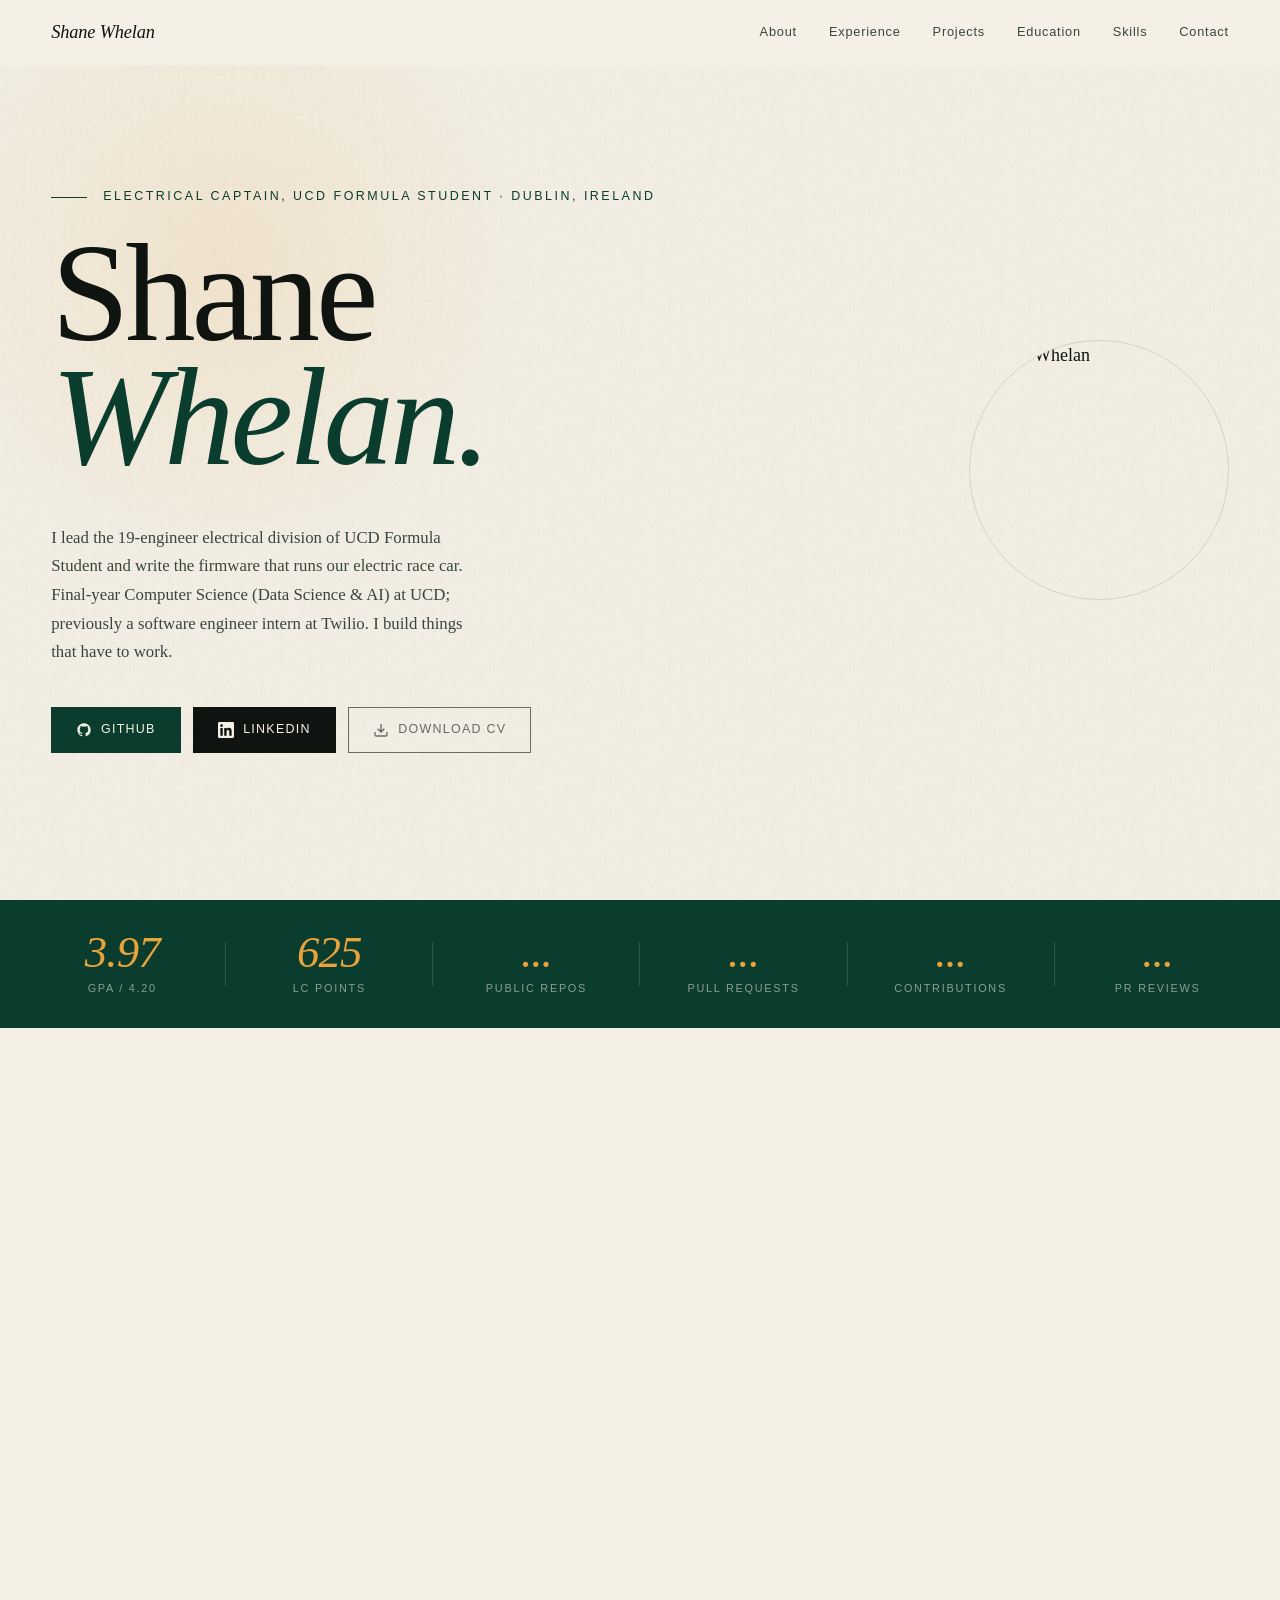
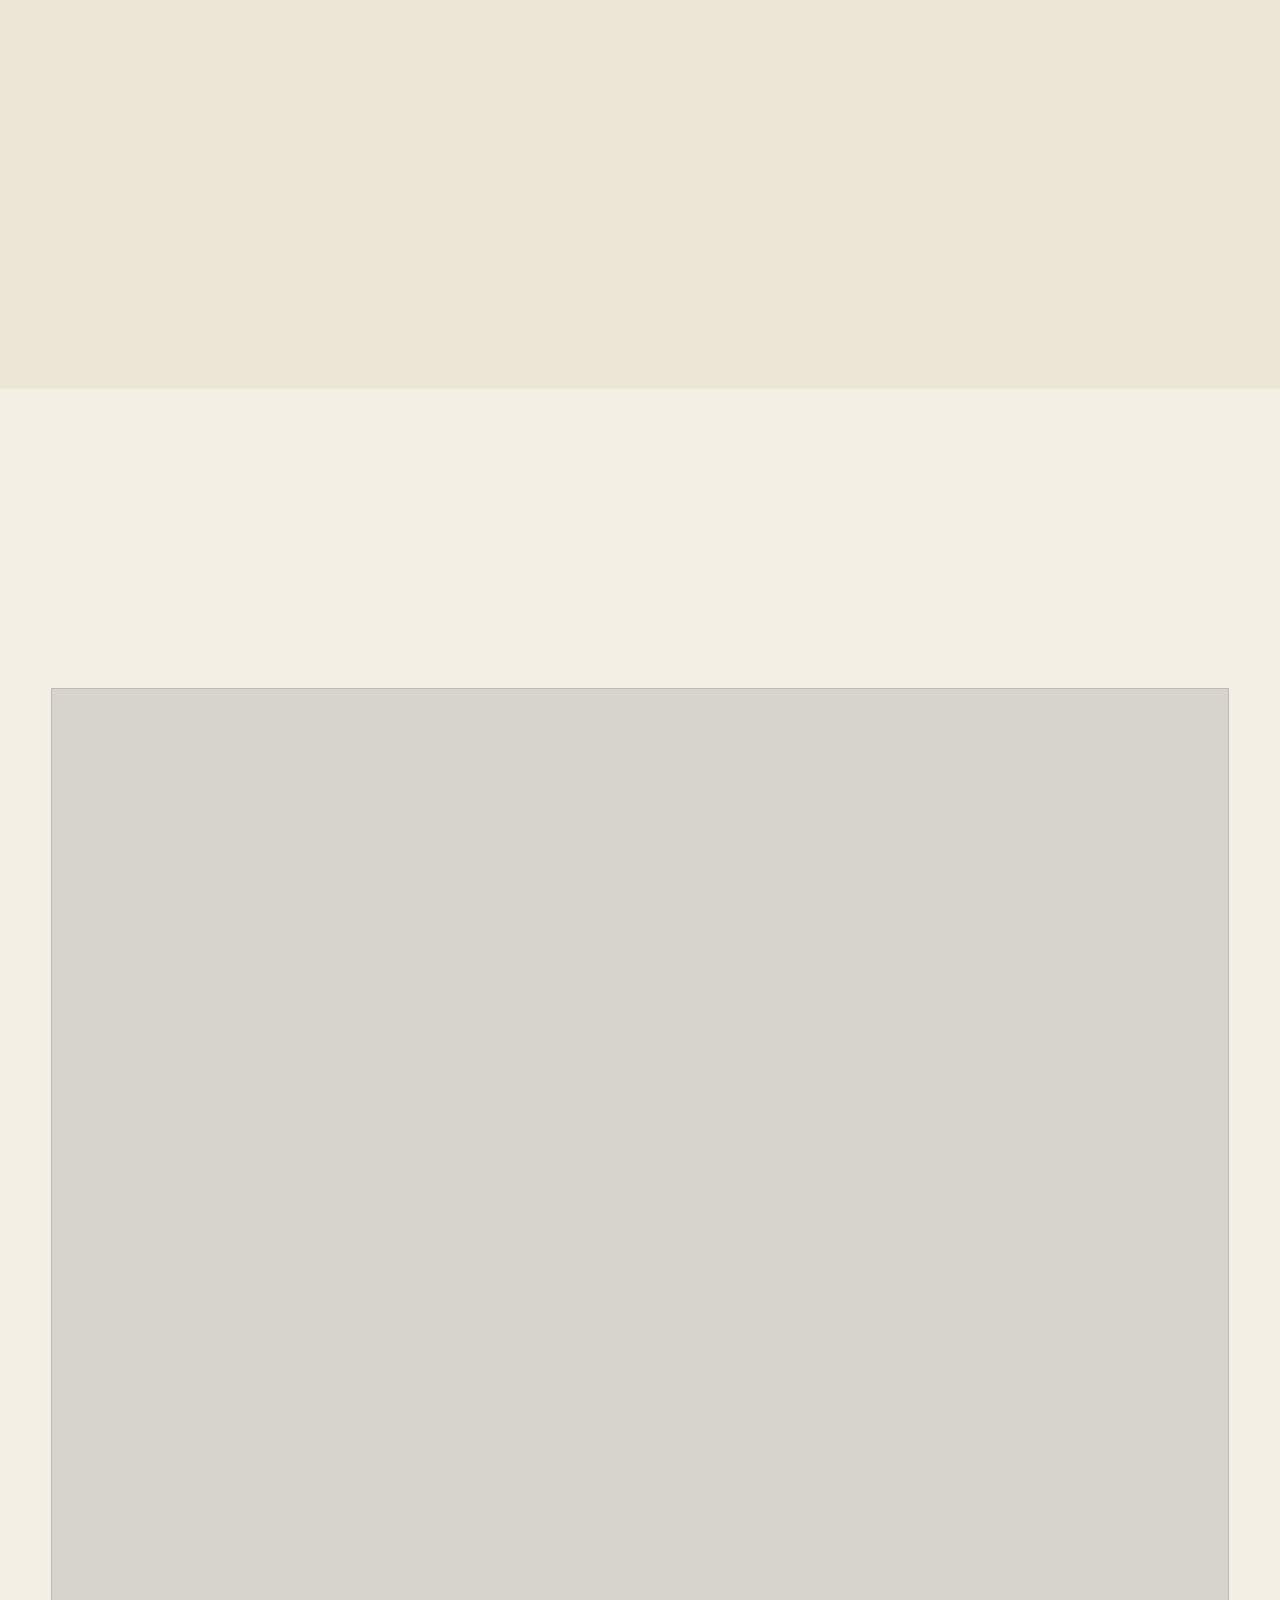
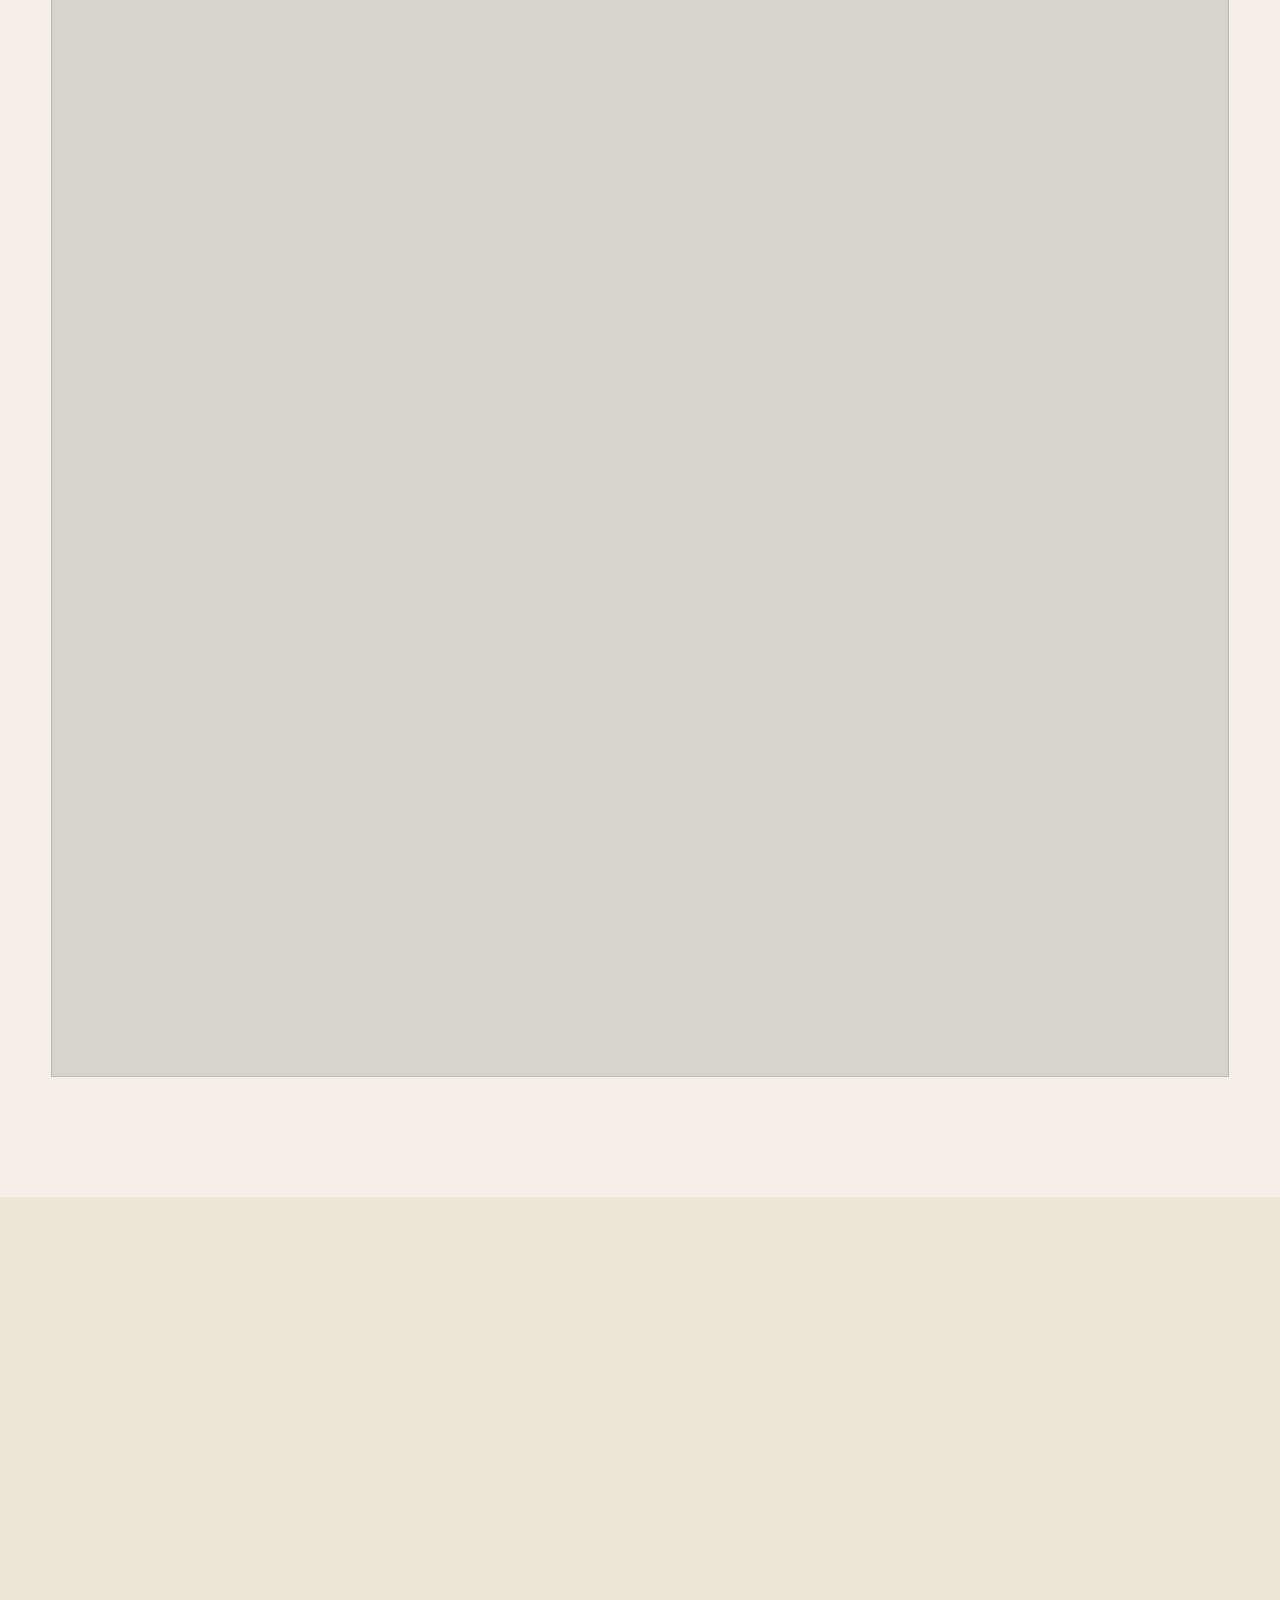
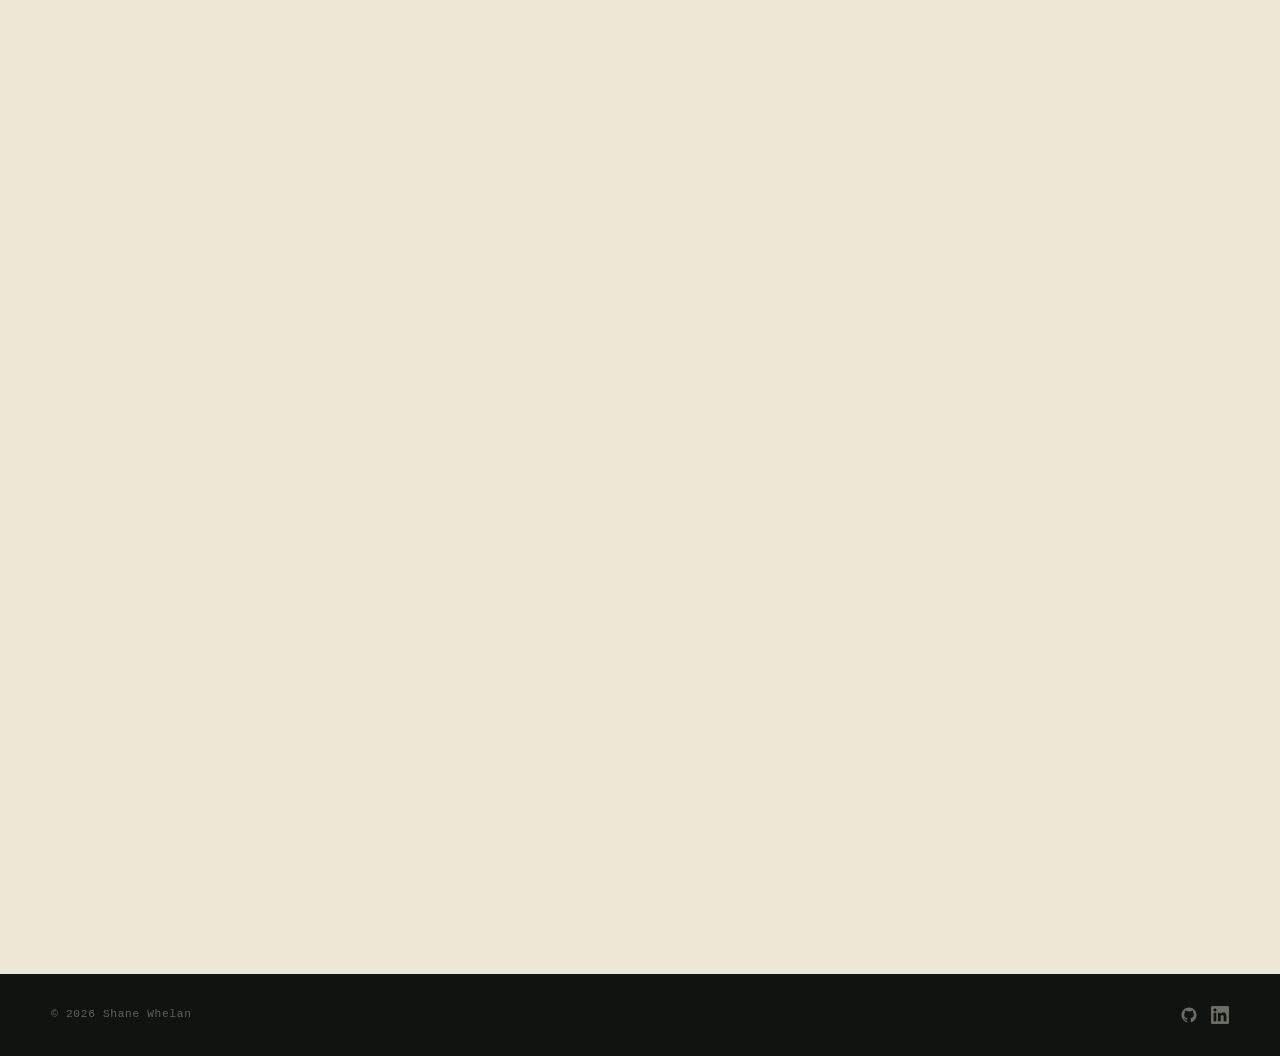
==== commit 6c5f8ad7: "Update site to match latest CV Electrical Captain role and timeline, GPA 3.97, rewritten BMS and UCD" ====
--- a/index.html
+++ b/index.html
@@ -4,14 +4,14 @@
   <meta charset="UTF-8" />
   <meta name="viewport" content="width=device-width, initial-scale=1.0" />
   <title>Shane Whelan | Software Engineer</title>
-  <meta name="description" content="Portfolio of Shane Whelan, Powertrain Captain at UCD Formula Student, final-year Computer Science (Data Science &amp; AI) student at UCD, and former Software Engineer Intern at Twilio." />
+  <meta name="description" content="Portfolio of Shane Whelan, Electrical Captain at UCD Formula Student, final-year Computer Science (Data Science &amp; AI) student at UCD, and former Software Engineer Intern at Twilio." />
   <meta name="author" content="Shane Whelan" />
   <link rel="canonical" href="https://swhelan123.github.io/" />
 
   <meta property="og:type"        content="website" />
   <meta property="og:url"         content="https://swhelan123.github.io/" />
   <meta property="og:title"       content="Shane Whelan | Software Engineer" />
-  <meta property="og:description" content="Powertrain Captain at UCD Formula Student. Final-year CS (Data Science &amp; AI) at UCD. Embedded firmware, VCU and BMS software." />
+  <meta property="og:description" content="Electrical Captain at UCD Formula Student. Final-year CS (Data Science &amp; AI) at UCD. Embedded firmware, BMS and VCU software, full-stack tools." />
   <meta property="og:image"       content="https://swhelan123.github.io/assets/images/shane.png" />
 
   <link rel="icon"             href="assets/images/favicon.ico" sizes="any" />
@@ -45,9 +45,9 @@
   <div class="hero-glow" aria-hidden="true"></div>
   <div class="hero-inner">
     <div class="hero-text">
-      <p class="hero-kicker">Powertrain Captain, UCD Formula Student · Dublin, Ireland</p>
+      <p class="hero-kicker">Electrical Captain, UCD Formula Student · Dublin, Ireland</p>
       <h1>Shane<br><em>Whelan.</em></h1>
-      <p class="hero-lede">I lead the powertrain division of UCD Formula Student, writing the embedded C++ that runs our electric race car. Final-year Computer Science (Data Science &amp; AI) at UCD; previously a software engineer intern at Twilio. I build things that have to work.</p>
+      <p class="hero-lede">I lead the 19-engineer electrical division of UCD Formula Student and write the firmware that runs our electric race car. Final-year Computer Science (Data Science &amp; AI) at UCD; previously a software engineer intern at Twilio. I build things that have to work.</p>
       <div class="hero-actions">
         <a href="https://github.com/swhelan123" class="btn btn-primary" target="_blank" rel="noopener">
           <svg width="16" height="16" viewBox="0 0 24 24" fill="currentColor" aria-hidden="true"><path d="M12 2C6.477 2 2 6.484 2 12.017c0 4.425 2.865 8.18 6.839 9.504.5.092.682-.217.682-.483 0-.237-.008-.868-.013-1.703-2.782.605-3.369-1.343-3.369-1.343-.454-1.158-1.11-1.466-1.11-1.466-.908-.62.069-.608.069-.608 1.003.07 1.531 1.032 1.531 1.032.892 1.53 2.341 1.088 2.91.832.092-.647.35-1.088.636-1.338-2.22-.253-4.555-1.113-4.555-4.951 0-1.093.39-1.988 1.029-2.688-.103-.253-.446-1.272.098-2.65 0 0 .84-.27 2.75 1.026A9.564 9.564 0 0112 6.844c.85.004 1.705.115 2.504.337 1.909-1.296 2.747-1.027 2.747-1.027.546 1.379.202 2.398.1 2.651.64.7 1.028 1.595 1.028 2.688 0 3.848-2.339 4.695-4.566 4.943.359.309.678.92.678 1.855 0 1.338-.012 2.419-.012 2.747 0 .268.18.58.688.482A10.019 10.019 0 0022 12.017C22 6.484 17.522 2 12 2z"/></svg>
@@ -73,7 +73,7 @@
 <div class="stats-strip" aria-label="Quick stats">
   <div class="stats-inner">
     <div class="stat-item">
-      <span class="stat-value">4.04</span>
+      <span class="stat-value">3.97</span>
       <span class="stat-label">GPA / 4.20</span>
     </div>
     <div class="stat-divider" aria-hidden="true"></div>
@@ -112,9 +112,9 @@
       <h2 class="section-title">Building things<br>with <em>purpose</em>.</h2>
     </div>
     <div class="about-grid reveal">
-      <p>I'm Powertrain Captain at UCD Formula Student, where I lead the software side of our electric race car: the vehicle control unit, the battery management system, and the CAN network that ties them together. The intersection of software and physical systems is where I'm most at home.</p>
-      <p>Across the 2026 season I moved our VCU onto the Teensy 4.1 platform, wrote an STM32 battery management stack with a full simulation harness so it could be validated before a single board was flashed, and built the internal tools site the team now runs on. We took E135 to FSUK 2026 at Silverstone and finished 29th overall as the top Republic of Ireland team, clearing five scrutineering stickers — four of them a first for UCD.</p>
-      <p>Alongside that I'm a final-year Computer Science (Data Science &amp; AI) student at UCD, holding a 4.04&thinsp;/&thinsp;4.20 GPA, First Class Honours. I spent the summer of 2025 as a Software Engineer Intern at Twilio in Dublin, working on high-throughput APNs messaging infrastructure in Java.</p>
+      <p>I'm Electrical Captain at UCD Formula Student, leading a division of 19 engineers responsible for the car's electronics, and still the team's lead programmer: the battery management system, the vehicle control unit, and the CAN network that ties them together. I was the first Computer Science student on the team. The intersection of software and physical systems is where I'm most at home.</p>
+      <p>Across the 2026 season I moved our VCU onto the Teensy 4.1 platform, wrote the firmware for our custom STM32 battery management system with a protocol-level simulator so it could be tested before hardware arrived, and built the internal platform the team now runs on. We took E135 to FSUK 2026 at Silverstone and finished 29th overall as the top Republic of Ireland team, clearing five scrutineering stickers — four of them a first for UCD.</p>
+      <p>Alongside that I'm a final-year Computer Science (Data Science &amp; AI) student at UCD, holding a 3.97&thinsp;/&thinsp;4.20 GPA, First Class Honours. I spent the summer of 2025 as a Software Engineer Intern at Twilio in Dublin, working on high-throughput APNs messaging infrastructure in Java.</p>
     </div>
   </div>
 </section>
@@ -133,19 +133,19 @@
           <span class="exp-company">UCD Formula Student</span>
           <span class="exp-date">Oct 2024 – Present</span>
         </div>
-        <h3 class="exp-role">Powertrain Captain &amp; VCU Developer</h3>
-        <p class="exp-location">Dublin, Ireland</p>
+        <h3 class="exp-role">Electrical Captain</h3>
+        <p class="exp-location">Dublin, Ireland · First Computer Science student on the team</p>
         <ul class="exp-bullets">
-          <li>Lead the powertrain division: firmware, high-voltage electronics software, and the review process the rest of the sub-team works through.</li>
-          <li>FSUK 2026 at Silverstone: the team finished 29th overall and was the top Republic of Ireland entry, taking 5 scrutineering stickers, 4 of them for the first time in the team's history.</li>
-          <li>Cleared EV and battery scrutineering on everything but cell temperature reporting, and ran the car's first 48&nbsp;V powered bench and vehicle test.</li>
-          <li>Led the VCU migration from Arduino Due to Teensy 4.1, rebuilding the firmware around a PlatformIO project with typed drivers for the pedals, BMS, motor controller, and dash.</li>
-          <li>Own the CAN network between the VCU, Bamocar D3 motor controller, and the battery management system, and expanded telemetry — load cells, potentiometers, tilt and wheel-speed sensing — to feed the team's vehicle models.</li>
-          <li>Wrote a standalone STM32 battery management stack — LTC6812 isoSPI cell monitoring, fault and balancing logic, bootloader, and a Python desktop tool — validated end to end in simulation before hardware.</li>
-          <li>Built and deployed the team's internal tools site (FastAPI + Supabase), now in use for attendance, competition planning, the team directory, and the powertrain flowcharts it replaced Canva for.</li>
+          <li><strong>Electrical Captain</strong> (Jan 2026 – Present, formerly Powertrain Captain): lead a division of 19 engineers, renamed from Powertrain to Electrical for the 2026/27 season as its remit grew to cover the car's wider electronics.</li>
+          <li>Led the division through FSUK 2026 at Silverstone: the team finished 29th overall and was the top Republic of Ireland entry, taking 5 scrutineering stickers, 4 of them for the first time in the team's history.</li>
+          <li>Wrote the firmware for our custom battery management system in C on an STM32F303: an LTC6812 isoSPI driver for a 75S7P accumulator, cell balancing, open-wire detection, fault handling, CAN, and a bootloader for in-field firmware updates.</li>
+          <li>Built the BMS desktop tool in Python and PyQt6 for board bring-up, live cell monitoring, configuration and flashing, plus a protocol-level simulator with 12 fault modes. Backed by ~330 pytest and 181 C unit tests against mocked peripherals.</li>
+          <li><strong>Powertrain Vice Captain</strong> (Sep 2025 – Jan 2026): supported the captain on division decisions and project management, tracking progress and deadlines across the powertrain build.</li>
+          <li><strong>Software Engineer, VCU</strong> (Oct 2024 – Sep 2025): wrote the Vehicle Control Unit firmware in C++ on a Teensy 4.1, controlling a Bamocar D3 and Emrax 208 motor over CAN with torque mapping, regenerative braking and battery current limit handling.</li>
+          <li>Implemented the FSUK safety logic: APPS plausibility checks, pedal/brake interlocks, IMD and BSPD fault monitoring, and a deceleration-triggered brake light; integrated the BMS over CAN and a Nextion dashboard for live telemetry.</li>
         </ul>
         <div class="exp-tags">
-          <span>C++</span><span>C</span><span>Teensy 4.1</span><span>STM32</span><span>CAN Bus</span><span>PlatformIO</span><span>Embedded Systems</span><span>FSUK</span>
+          <span>C</span><span>C++</span><span>STM32</span><span>Teensy 4.1</span><span>CAN Bus</span><span>isoSPI</span><span>Python</span><span>PyQt6</span><span>Leadership</span><span>FSUK</span>
         </div>
       </div>
 
@@ -157,10 +157,10 @@
         <h3 class="exp-role">Software Engineer Intern</h3>
         <p class="exp-location">Dublin / Remote</p>
         <ul class="exp-bullets">
-          <li>Deprecated a legacy microservice by migrating its core logic into a high-throughput, real-time APNs messaging platform.</li>
-          <li>Engineered a new APNs binding adaptor in Java using the modern <code>apns-http2</code> library, reducing network errors and operational overhead.</li>
-          <li>Built a thread-safe, in-memory APNs client cache with Google Guava to boost performance and enable accurate load testing.</li>
-          <li>Validated superior latency and throughput under load using the Artillery framework.</li>
+          <li>Led the deprecation of a legacy microservice whose APNs library was failing Twilio's 99.99% availability SLA, migrating its core logic into a high-throughput, real-time messaging platform.</li>
+          <li>Built a new APNs binding adaptor in Java, piloting the <code>apns-http2</code> library to cut network errors and operational overhead.</li>
+          <li>Designed a thread-safe, in-memory APNs client cache using Google Guava to improve performance and allow fair comparative load testing.</li>
+          <li>Load tested the new implementation with Artillery, showing lower latency and higher throughput than the legacy service.</li>
         </ul>
         <div class="exp-tags">
           <span>Java</span><span>Google Guava</span><span>Artillery</span><span>APNs</span><span>Microservices</span>
@@ -181,12 +181,12 @@
       </div>
       <div class="tl-entry">
         <div class="tl-meta">
-          <span class="tl-date">2022 – Present</span>
-          <span class="tl-org">Boland's Pub &amp; previous retail</span>
+          <span class="tl-date">2025 – Present</span>
+          <span class="tl-org">Boland's Pub, Dublin</span>
         </div>
         <div class="tl-body">
-          <h4 class="tl-role">Hospitality &amp; Retail</h4>
-          <p>Bar and floor operations balanced alongside a demanding academic schedule, maintaining First Class Honours throughout via disciplined time management.</p>
+          <h4 class="tl-role">Bar Staff</h4>
+          <p>Part-time bar work alongside full-time study, maintaining First Class Honours throughout.</p>
         </div>
       </div>
     </div>
@@ -223,26 +223,38 @@
         <div class="project-body">
           <div class="project-top">
             <span class="project-num">02</span>
-            <div class="project-tags"><span>C11</span><span>STM32</span><span>isoSPI</span><span>Python</span><span>CMake</span></div>
+            <div class="project-tags"><span>C</span><span>STM32</span><span>isoSPI</span><span>PyQt6</span><span>pytest</span></div>
           </div>
           <h3 class="project-name">STM32 Battery Management System</h3>
-          <p class="project-desc">Battery management firmware for an STM32F303VC: LTC6812 isoSPI cell monitoring, fault and balancing logic, a 32&nbsp;KB bootloader, and a Python desktop tool. A fake-target simulator lets the whole stack be validated before any board is flashed.</p>
-          <span class="project-cta">View on GitHub</span>
-        </div>
-      </a>
-
-      <a class="project-card" href="https://github.com/swhelan123/ucdfs" target="_blank" rel="noopener">
+          <p class="project-desc">Firmware for UCDFS's custom BMS on an STM32F303: LTC6812 isoSPI driver for a 75S7P accumulator, balancing, open-wire detection, faults, CAN and a bootloader. PyQt6 desktop tool plus a simulator with 12 fault modes, backed by ~330 pytest and 181 C unit tests.</p>
+          <span class="project-cta">View on GitHub</span>
+        </div>
+      </a>
+
+      <a class="project-card" href="https://ucdfs.shane-whelan.ie" target="_blank" rel="noopener">
         <div class="project-img-wrap project-img-mark"><span>UCDFS</span></div>
         <div class="project-body">
           <div class="project-top">
             <span class="project-num">03</span>
-            <div class="project-tags"><span>FastAPI</span><span>Supabase</span><span>Postgres</span><span>Docker</span><span>CI/CD</span></div>
-          </div>
-          <h3 class="project-name">UCDFS Internal Tools</h3>
-          <p class="project-desc">The site UCD Formula Student runs on: attendance, competition planning, the team directory, and a canvas editor that replaced Canva for powertrain flowcharts. Role-based auth over Postgres row-level security, containerised with tiered dev/stage/prod deploys.</p>
-          <span class="project-cta">View on GitHub</span>
-        </div>
-      </a>
+            <div class="project-tags"><span>FastAPI</span><span>Supabase</span><span>WebSockets</span><span>Docker</span><span>CI/CD</span></div>
+          </div>
+          <h3 class="project-name">UCDFS Team Platform</h3>
+          <p class="project-desc">The internal platform UCD Formula Student runs on: attendance, meetings, purchase requests, org chart and role-based admin over Postgres row-level security. A real-time WebSocket manufacturing planner tracked the powertrain build to 89%. Self-hosted, with staged CI/CD and one-command rollback.</p>
+          <span class="project-cta">View Live</span>
+        </div>
+      </a>
+
+      <div class="project-card">
+        <div class="project-img-wrap project-img-mark"><span>~/srv</span></div>
+        <div class="project-body">
+          <div class="project-top">
+            <span class="project-num">04</span>
+            <div class="project-tags"><span>Linux</span><span>Docker</span><span>GitHub Actions</span><span>GitLab CI</span></div>
+          </div>
+          <h3 class="project-name">Home Server</h3>
+          <p class="project-desc">A Linux home server running ~20 Docker containers, including the UCDFS Team Platform in production, with self-hosted CI runners for GitHub Actions and GitLab.</p>
+        </div>
+      </div>
 
       <a class="project-card" href="https://github.com/swhelan123/comp30770-big-data-project" target="_blank" rel="noopener">
         <div class="project-img-wrap">
@@ -250,11 +262,24 @@
         </div>
         <div class="project-body">
           <div class="project-top">
-            <span class="project-num">04</span>
+            <span class="project-num">05</span>
             <div class="project-tags"><span>Python</span><span>MapReduce</span><span>MySQL</span><span>Hadoop</span></div>
           </div>
           <h3 class="project-name">S&amp;P 500 Big Data Analysis</h3>
           <p class="project-desc">Processed 56.7 million rows across 2,000 CSV files (2.7 GB) to benchmark distributed MapReduce processing against traditional SQL on historical stock data.</p>
+          <span class="project-cta">View on GitHub</span>
+        </div>
+      </a>
+
+      <a class="project-card" href="https://github.com/swhelan123/data-science-in-practice" target="_blank" rel="noopener">
+        <div class="project-img-wrap project-img-mark"><span>F1</span></div>
+        <div class="project-body">
+          <div class="project-top">
+            <span class="project-num">06</span>
+            <div class="project-tags"><span>Python</span><span>FastF1</span><span>statsmodels</span><span>pandas</span></div>
+          </div>
+          <h3 class="project-name">When Does Qualifying Matter in F1?</h3>
+          <p class="project-desc">Group data science project on six seasons (2020–2025) of FastF1 data. Designed a car-corrected Elo rating to separate driver skill from car performance, and led the OLS analysis across 131 races at 35 circuits: circuit layout was by far the strongest moderator of how much grid position decides the result.</p>
           <span class="project-cta">View on GitHub</span>
         </div>
       </a>
@@ -265,7 +290,7 @@
         </div>
         <div class="project-body">
           <div class="project-top">
-            <span class="project-num">05</span>
+            <span class="project-num">07</span>
             <div class="project-tags"><span>Python</span><span>Streamlit</span><span>Plotly</span></div>
           </div>
           <h3 class="project-name">Lichess Insights</h3>
@@ -280,7 +305,7 @@
         </div>
         <div class="project-body">
           <div class="project-top">
-            <span class="project-num">06</span>
+            <span class="project-num">08</span>
             <div class="project-tags"><span>Python</span><span>LightGBM</span><span>PuLP</span><span>FastF1</span><span>GH Actions</span></div>
           </div>
           <h3 class="project-name">F1 Fantasy Predictor</h3>
@@ -295,7 +320,7 @@
         </div>
         <div class="project-body">
           <div class="project-top">
-            <span class="project-num">07</span>
+            <span class="project-num">09</span>
             <div class="project-tags"><span>Java</span><span>Open Source</span><span>APNs</span></div>
           </div>
           <h3 class="project-name">apns-http2 (CleverTap)</h3>
@@ -310,7 +335,7 @@
         </div>
         <div class="project-body">
           <div class="project-top">
-            <span class="project-num">08</span>
+            <span class="project-num">10</span>
             <div class="project-tags"><span>Firebase</span><span>JavaScript</span><span>LLM APIs</span></div>
           </div>
           <h3 class="project-name">SmartCert</h3>
@@ -323,7 +348,7 @@
         <div class="project-img-wrap project-img-mark"><span>??</span></div>
         <div class="project-body">
           <div class="project-top">
-            <span class="project-num">09</span>
+            <span class="project-num">11</span>
             <div class="project-tags"><span>Python</span><span>Gemini API</span><span>macOS</span></div>
           </div>
           <h3 class="project-name">Clipper</h3>
@@ -351,8 +376,8 @@
         </div>
         <h3 class="edu-degree">BSc Computer Science<br>with Data Science &amp; AI</h3>
         <ul class="edu-details">
-          <li><strong>Final year,</strong> entering stage 4 in September 2026.</li>
-          <li><strong>GPA:</strong> 4.04 / 4.20, First Class Honours (1.1)</li>
+          <li><strong>Final year</strong> (stage 4), graduating 2027.</li>
+          <li><strong>GPA:</strong> 3.97 / 4.20, First Class Honours (1.1)</li>
           <li><strong>UCD Entrance Scholar:</strong> awarded to incoming students with the highest academic results from secondary school.</li>
           <li><strong>Colm Church Scholarship:</strong> 1 of 3 finalists, selected for academic excellence and community contribution. Award: MacBook Air and annual educational bursary.</li>
         </ul>
@@ -383,25 +408,31 @@
       <div>
         <span class="skill-group-title">Languages</span>
         <div class="skill-pills">
-          <span>Java</span><span>Python</span><span>C++</span><span>C</span><span>SQL</span><span>JavaScript</span><span>HTML / CSS</span>
+          <span>Java</span><span>Python</span><span>C</span><span>C++</span><span>SQL</span><span>JavaScript</span><span>HTML / CSS</span><span>Bash</span>
         </div>
       </div>
       <div>
         <span class="skill-group-title">Embedded</span>
         <div class="skill-pills">
-          <span>Teensy 4.1</span><span>STM32</span><span>Arduino</span><span>PlatformIO</span><span>CAN Bus</span><span>isoSPI</span><span>I²C / SPI</span><span>CMake</span><span>KiCad</span>
+          <span>STM32</span><span>Teensy 4.1</span><span>Arduino</span><span>CAN Bus</span><span>SPI / isoSPI</span><span>I²C</span><span>UART</span><span>CMake</span><span>PlatformIO</span><span>Custom Bootloaders</span><span>KiCad</span>
         </div>
       </div>
       <div>
-        <span class="skill-group-title">Technologies</span>
+        <span class="skill-group-title">Backend &amp; Infrastructure</span>
         <div class="skill-pills">
-          <span>Git</span><span>Docker</span><span>FastAPI</span><span>Supabase</span><span>PostgreSQL</span><span>Firebase</span><span>Google Cloud</span><span>GitHub Actions</span><span>Google Guava</span><span>Artillery</span><span>JavaFX</span><span>Hadoop</span><span>Streamlit</span><span>Plotly</span>
+          <span>FastAPI</span><span>PostgreSQL (Supabase)</span><span>WebSockets</span><span>Docker</span><span>Docker Compose</span><span>GitHub Actions</span><span>GitLab CI</span><span>Linux</span><span>Git</span>
         </div>
       </div>
       <div>
-        <span class="skill-group-title">Concepts</span>
+        <span class="skill-group-title">Data</span>
         <div class="skill-pills">
-          <span>OOP</span><span>Functional Programming</span><span>Data Structures &amp; Algorithms</span><span>Real-Time Systems</span><span>Agile</span><span>MVC Architecture</span><span>Computer Networking</span><span>MapReduce</span><span>Data Visualisation</span>
+          <span>pandas</span><span>NumPy</span><span>statsmodels</span><span>scikit-learn</span><span>SciPy</span><span>Matplotlib</span><span>Plotly</span><span>Streamlit</span><span>Hadoop MapReduce</span><span>MySQL</span>
+        </div>
+      </div>
+      <div>
+        <span class="skill-group-title">Testing &amp; Tooling</span>
+        <div class="skill-pills">
+          <span>pytest</span><span>Unity (C)</span><span>Artillery</span><span>Google Guava</span><span>PyQt6</span><span>LaTeX</span>
         </div>
       </div>
     </div>
--- a/assets/css/styles.css
+++ b/assets/css/styles.css
@@ -425,6 +425,8 @@
 .projects-grid.in .project-card:nth-child(7) { transition-delay: 480ms; }
 .projects-grid.in .project-card:nth-child(8) { transition-delay: 560ms; }
 .projects-grid.in .project-card:nth-child(9) { transition-delay: 640ms; }
+.projects-grid.in .project-card:nth-child(10) { transition-delay: 720ms; }
+.projects-grid.in .project-card:nth-child(11) { transition-delay: 800ms; }
 .project-card:hover { background: var(--paper-2); }
 
 .project-img-wrap {
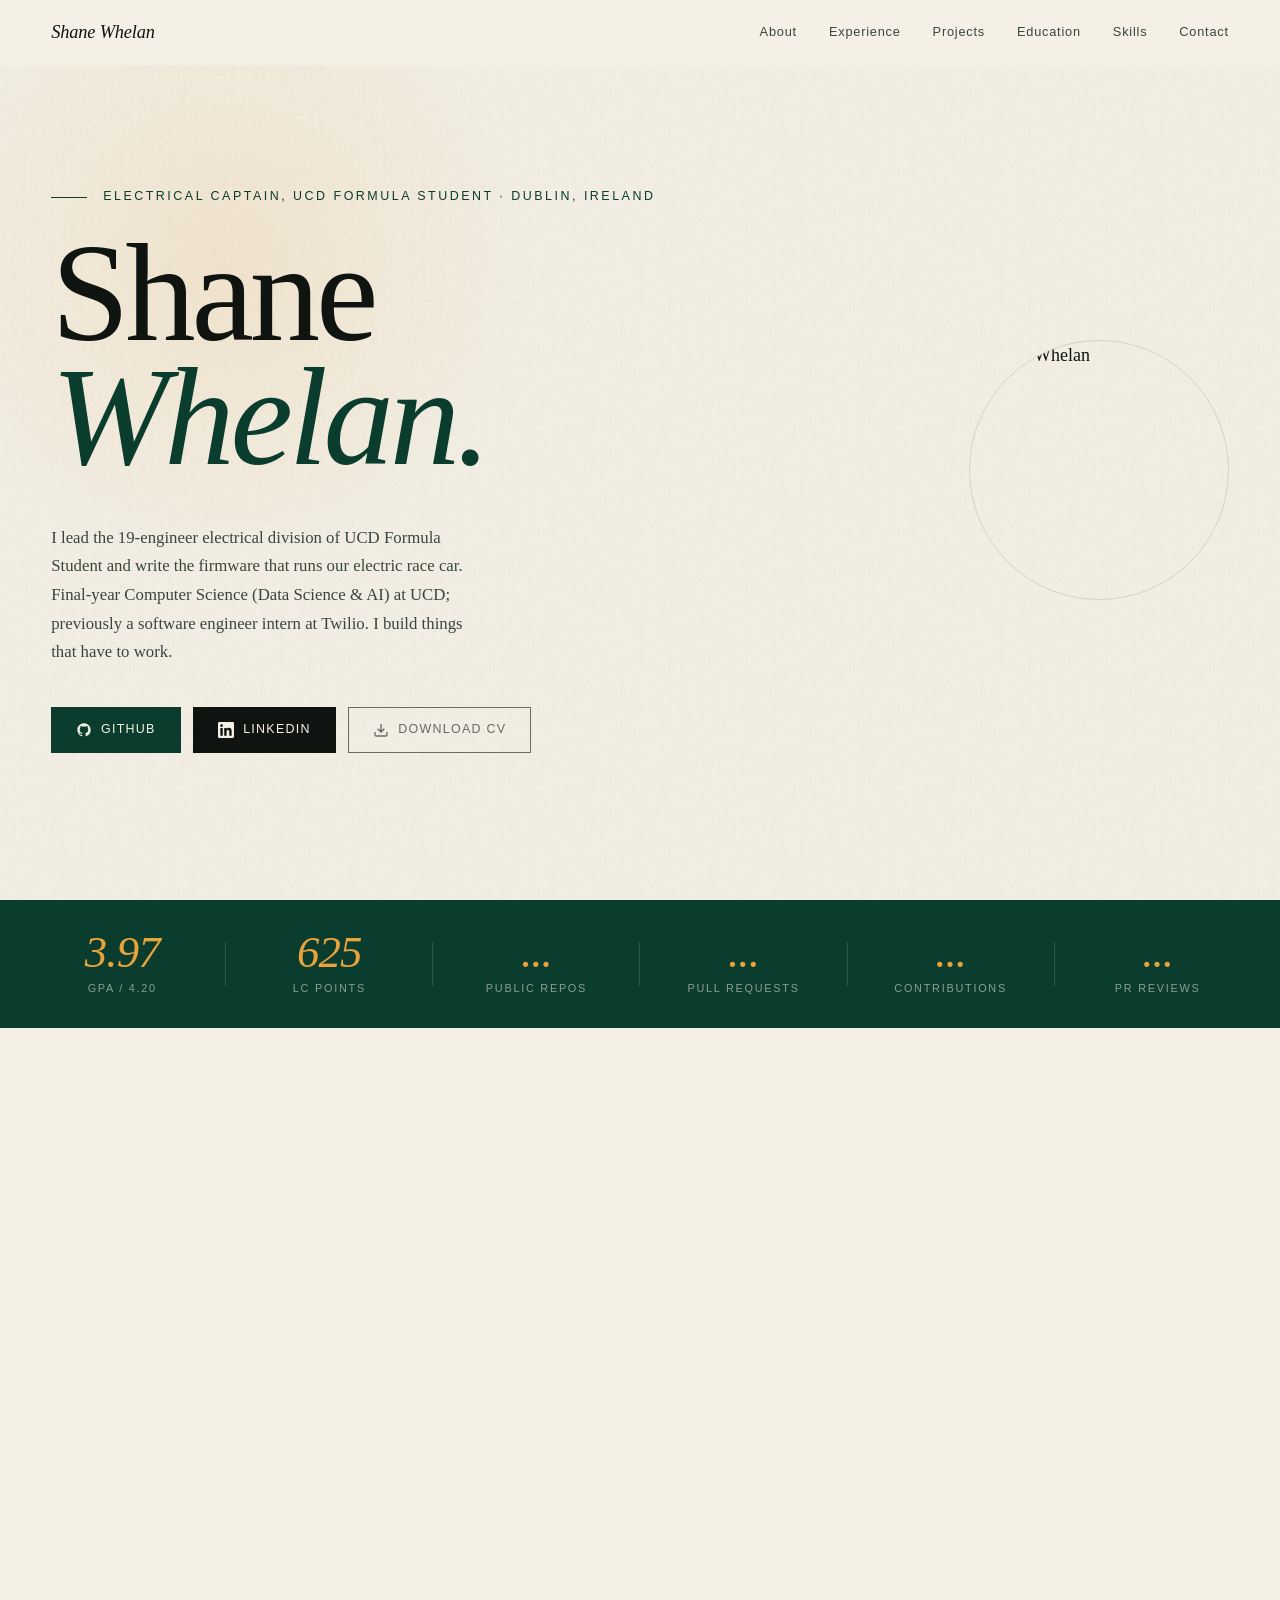
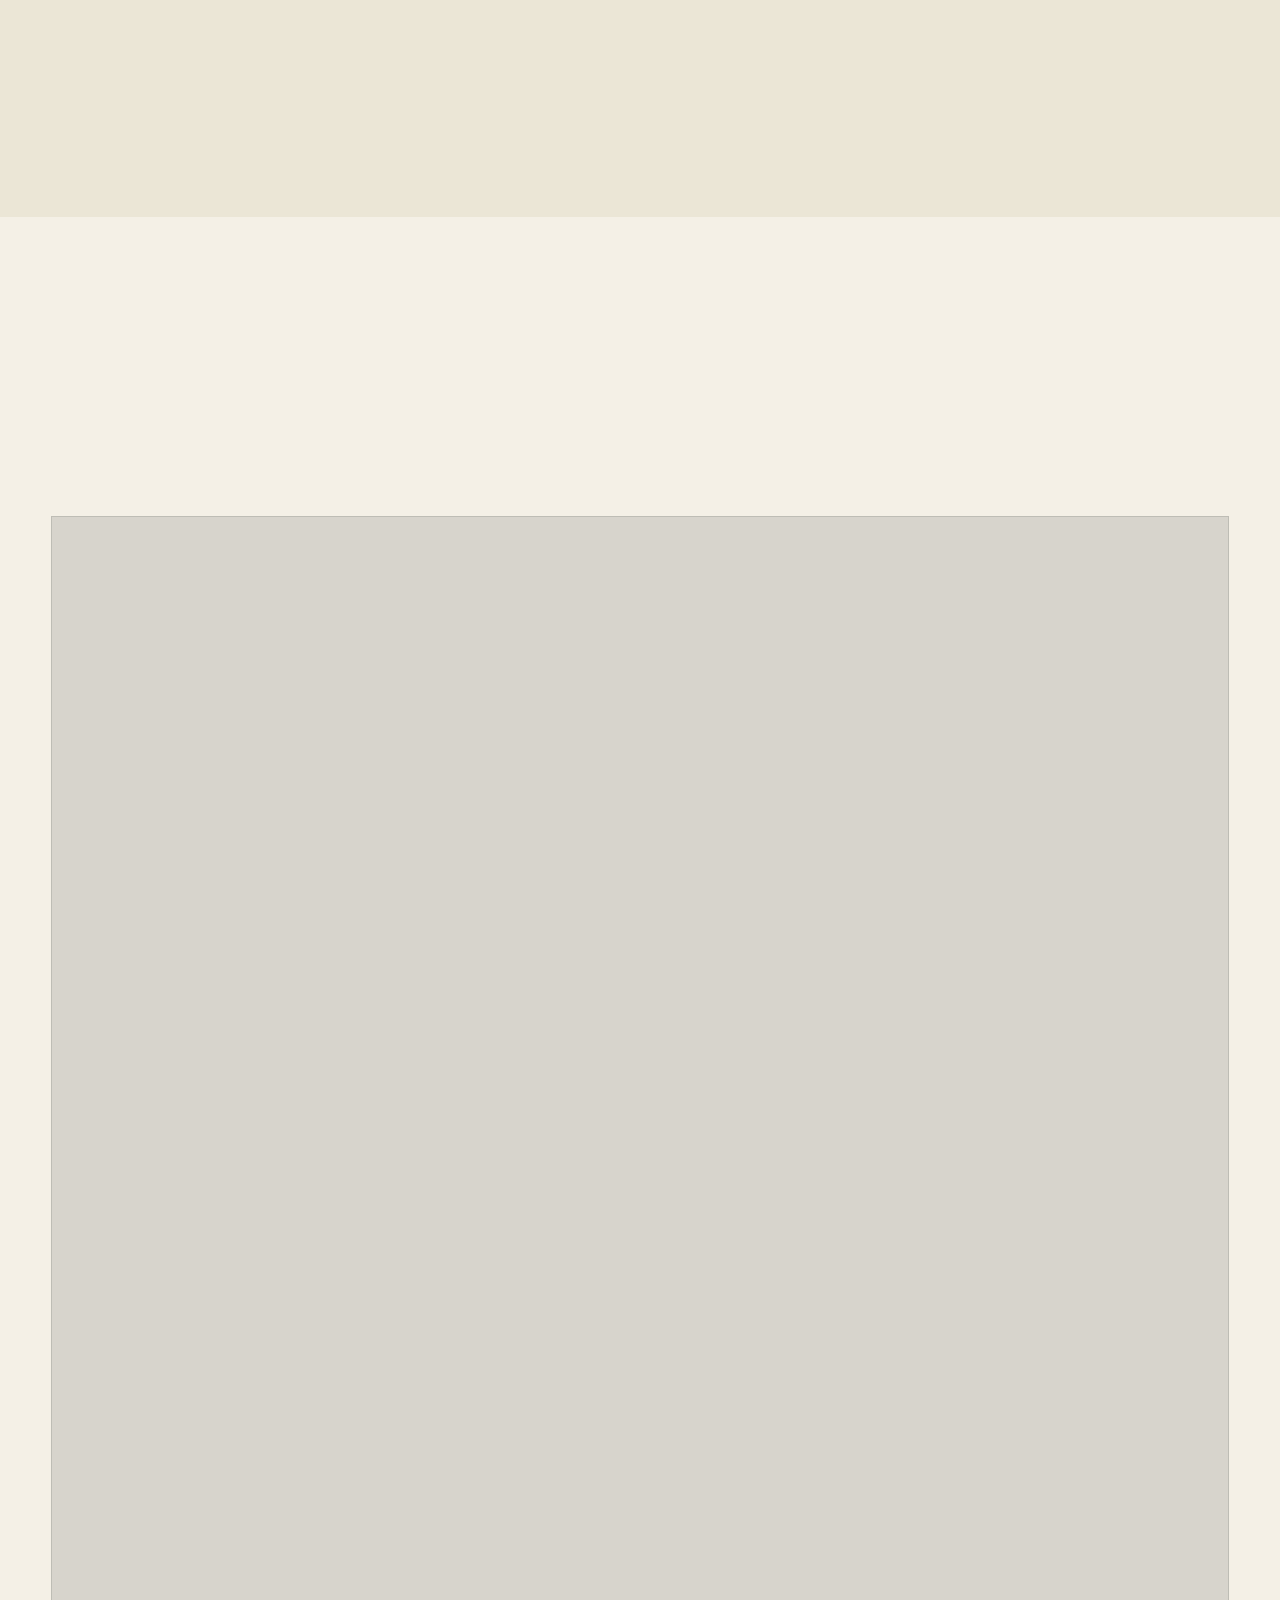
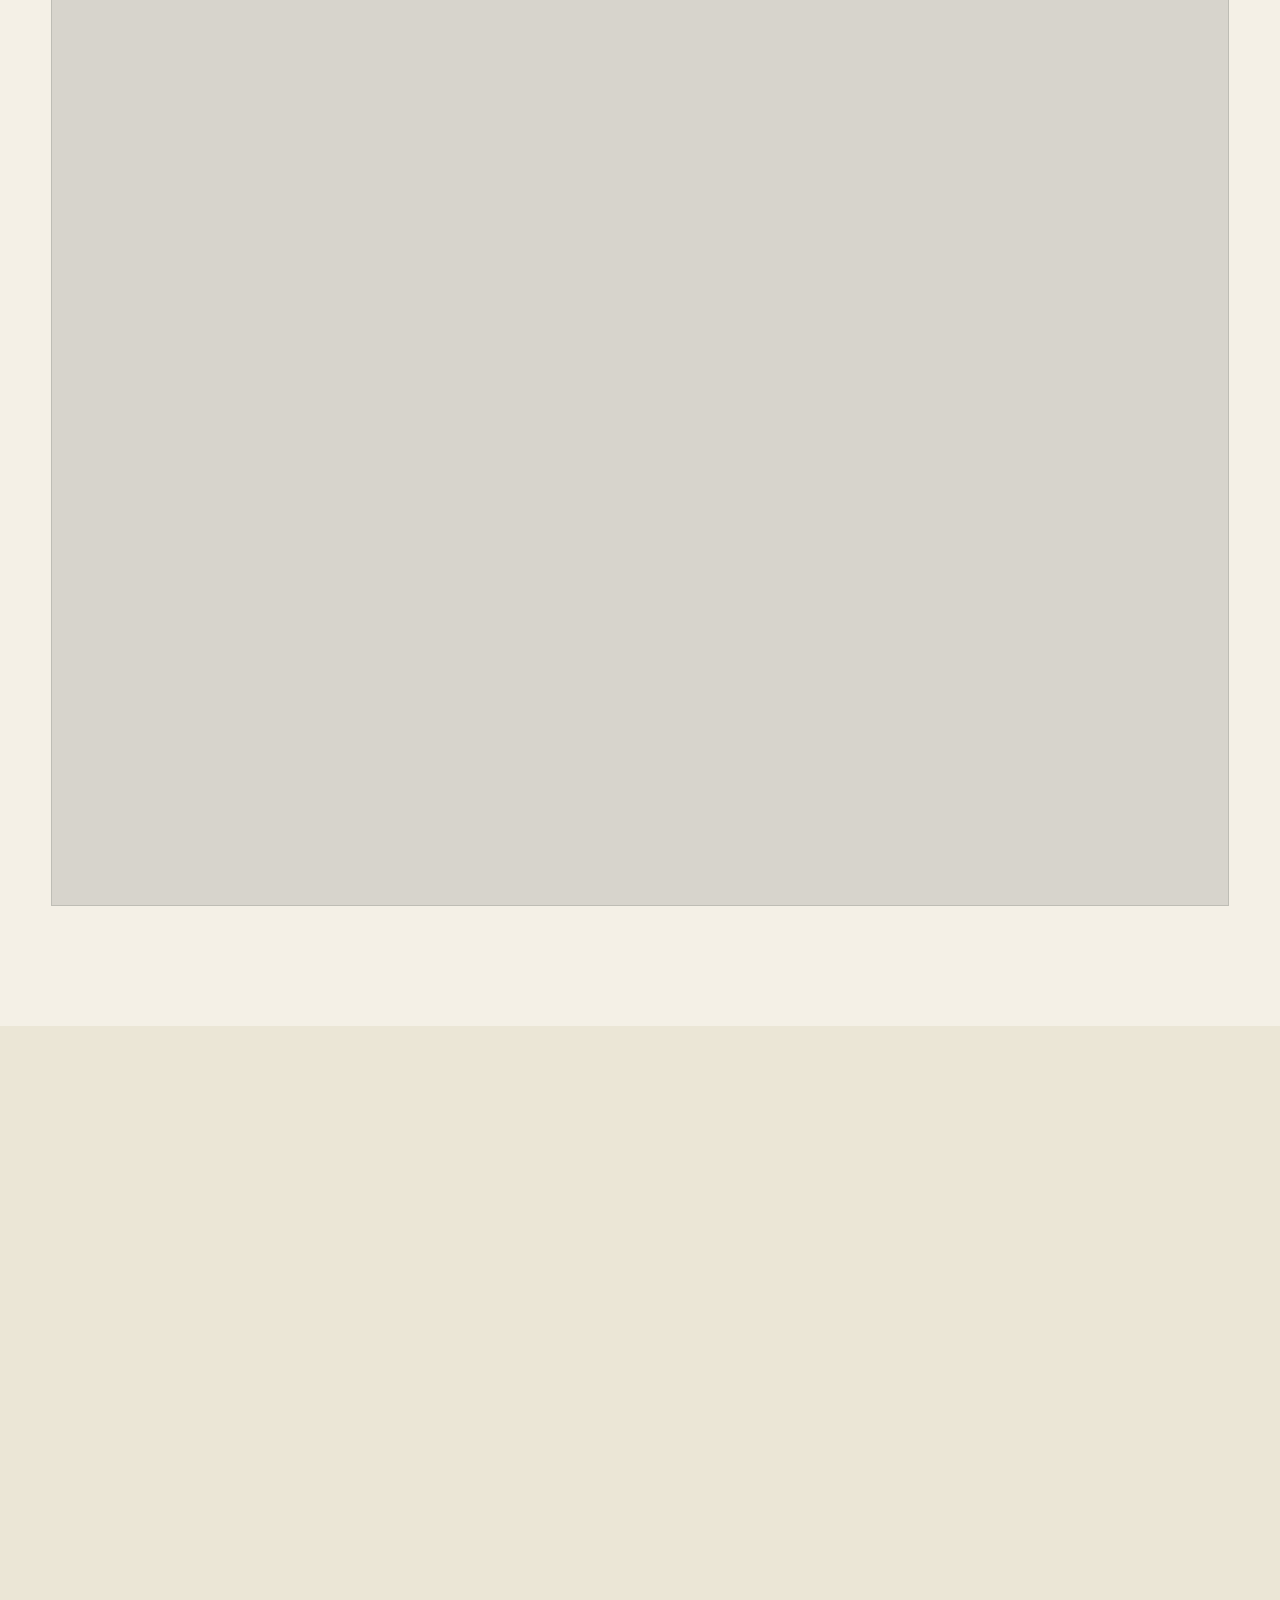
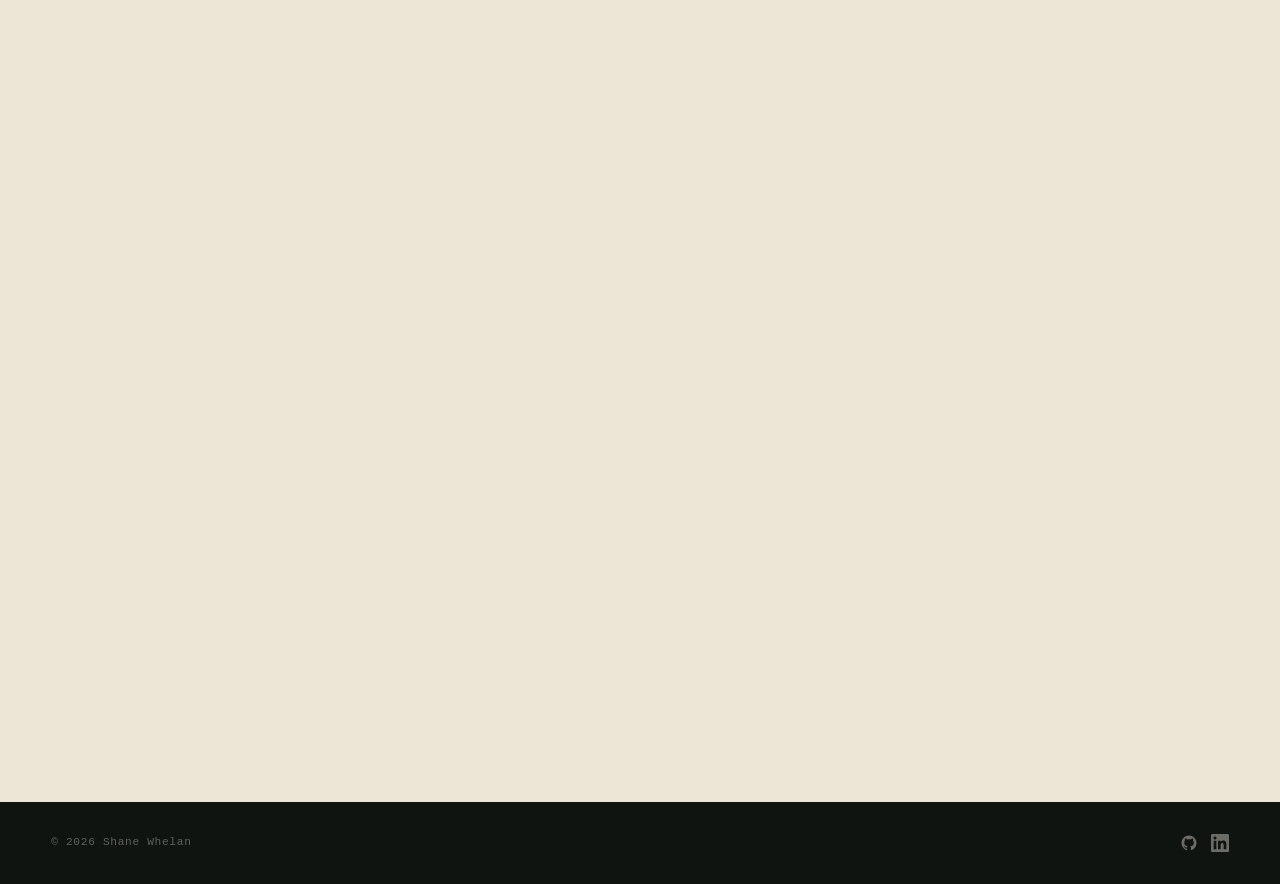
==== commit 10d1e545: "Correct rename wording, Boland's dates, and retire SmartCert Drop SmartCert from the experience time" ====
--- a/index.html
+++ b/index.html
@@ -112,7 +112,7 @@
       <h2 class="section-title">Building things<br>with <em>purpose</em>.</h2>
     </div>
     <div class="about-grid reveal">
-      <p>I'm Electrical Captain at UCD Formula Student, leading a division of 19 engineers responsible for the car's electronics, and still the team's lead programmer: the battery management system, the vehicle control unit, and the CAN network that ties them together. I was the first Computer Science student on the team. The intersection of software and physical systems is where I'm most at home.</p>
+      <p>I'm Electrical Captain at UCD Formula Student, leading a division of 19 engineers, and still the team's lead programmer: the battery management system, the vehicle control unit, and the CAN network that ties them together. I was the first Computer Science student on the team. The intersection of software and physical systems is where I'm most at home.</p>
       <p>Across the 2026 season I moved our VCU onto the Teensy 4.1 platform, wrote the firmware for our custom STM32 battery management system with a protocol-level simulator so it could be tested before hardware arrived, and built the internal platform the team now runs on. We took E135 to FSUK 2026 at Silverstone and finished 29th overall as the top Republic of Ireland team, clearing five scrutineering stickers — four of them a first for UCD.</p>
       <p>Alongside that I'm a final-year Computer Science (Data Science &amp; AI) student at UCD, holding a 3.97&thinsp;/&thinsp;4.20 GPA, First Class Honours. I spent the summer of 2025 as a Software Engineer Intern at Twilio in Dublin, working on high-throughput APNs messaging infrastructure in Java.</p>
     </div>
@@ -136,7 +136,7 @@
         <h3 class="exp-role">Electrical Captain</h3>
         <p class="exp-location">Dublin, Ireland · First Computer Science student on the team</p>
         <ul class="exp-bullets">
-          <li><strong>Electrical Captain</strong> (Jan 2026 – Present, formerly Powertrain Captain): lead a division of 19 engineers, renamed from Powertrain to Electrical for the 2026/27 season as its remit grew to cover the car's wider electronics.</li>
+          <li><strong>Electrical Captain</strong> (Jan 2026 – Present, formerly Powertrain Captain): lead a division of 19 engineers, renamed from Powertrain to Electrical for the 2026/27 season.</li>
           <li>Led the division through FSUK 2026 at Silverstone: the team finished 29th overall and was the top Republic of Ireland entry, taking 5 scrutineering stickers, 4 of them for the first time in the team's history.</li>
           <li>Wrote the firmware for our custom battery management system in C on an STM32F303: an LTC6812 isoSPI driver for a 75S7P accumulator, cell balancing, open-wire detection, fault handling, CAN, and a bootloader for in-field firmware updates.</li>
           <li>Built the BMS desktop tool in Python and PyQt6 for board bring-up, live cell monitoring, configuration and flashing, plus a protocol-level simulator with 12 fault modes. Backed by ~330 pytest and 181 C unit tests against mocked peripherals.</li>
@@ -171,17 +171,7 @@
     <div class="exp-timeline reveal">
       <div class="tl-entry">
         <div class="tl-meta">
-          <span class="tl-date">2023 – 2026</span>
-          <span class="tl-org">SmartCert (StudyMate)</span>
-        </div>
-        <div class="tl-body">
-          <h4 class="tl-role">Co-founder</h4>
-          <p>Built a full-stack AI study platform for Irish Leaving Cert students, using Firebase and LLM APIs to generate curriculum-specific practice questions and flashcards.</p>
-        </div>
-      </div>
-      <div class="tl-entry">
-        <div class="tl-meta">
-          <span class="tl-date">2025 – Present</span>
+          <span class="tl-date">2026 – Present</span>
           <span class="tl-org">Boland's Pub, Dublin</span>
         </div>
         <div class="tl-body">
@@ -329,7 +319,7 @@
         </div>
       </a>
 
-      <a class="project-card" href="https://smartcert.ie" target="_blank" rel="noopener">
+      <div class="project-card">
         <div class="project-img-wrap">
           <img src="assets/images/projects/smartcert.png" alt="SmartCert AI study platform" loading="lazy" />
         </div>
@@ -339,10 +329,9 @@
             <div class="project-tags"><span>Firebase</span><span>JavaScript</span><span>LLM APIs</span></div>
           </div>
           <h3 class="project-name">SmartCert</h3>
-          <p class="project-desc">Full-stack AI study platform for Irish Leaving Certificate students. Generates curriculum-specific practice questions and flashcards via LLM integration.</p>
-          <span class="project-cta">View Live</span>
-        </div>
-      </a>
+          <p class="project-desc">Full-stack AI study platform for Irish Leaving Certificate students. Generated curriculum-specific practice questions and flashcards via LLM integration. Ran 2025–2026, now retired.</p>
+        </div>
+      </div>
 
       <a class="project-card" href="https://github.com/swhelan123/clipper" target="_blank" rel="noopener">
         <div class="project-img-wrap project-img-mark"><span>??</span></div>
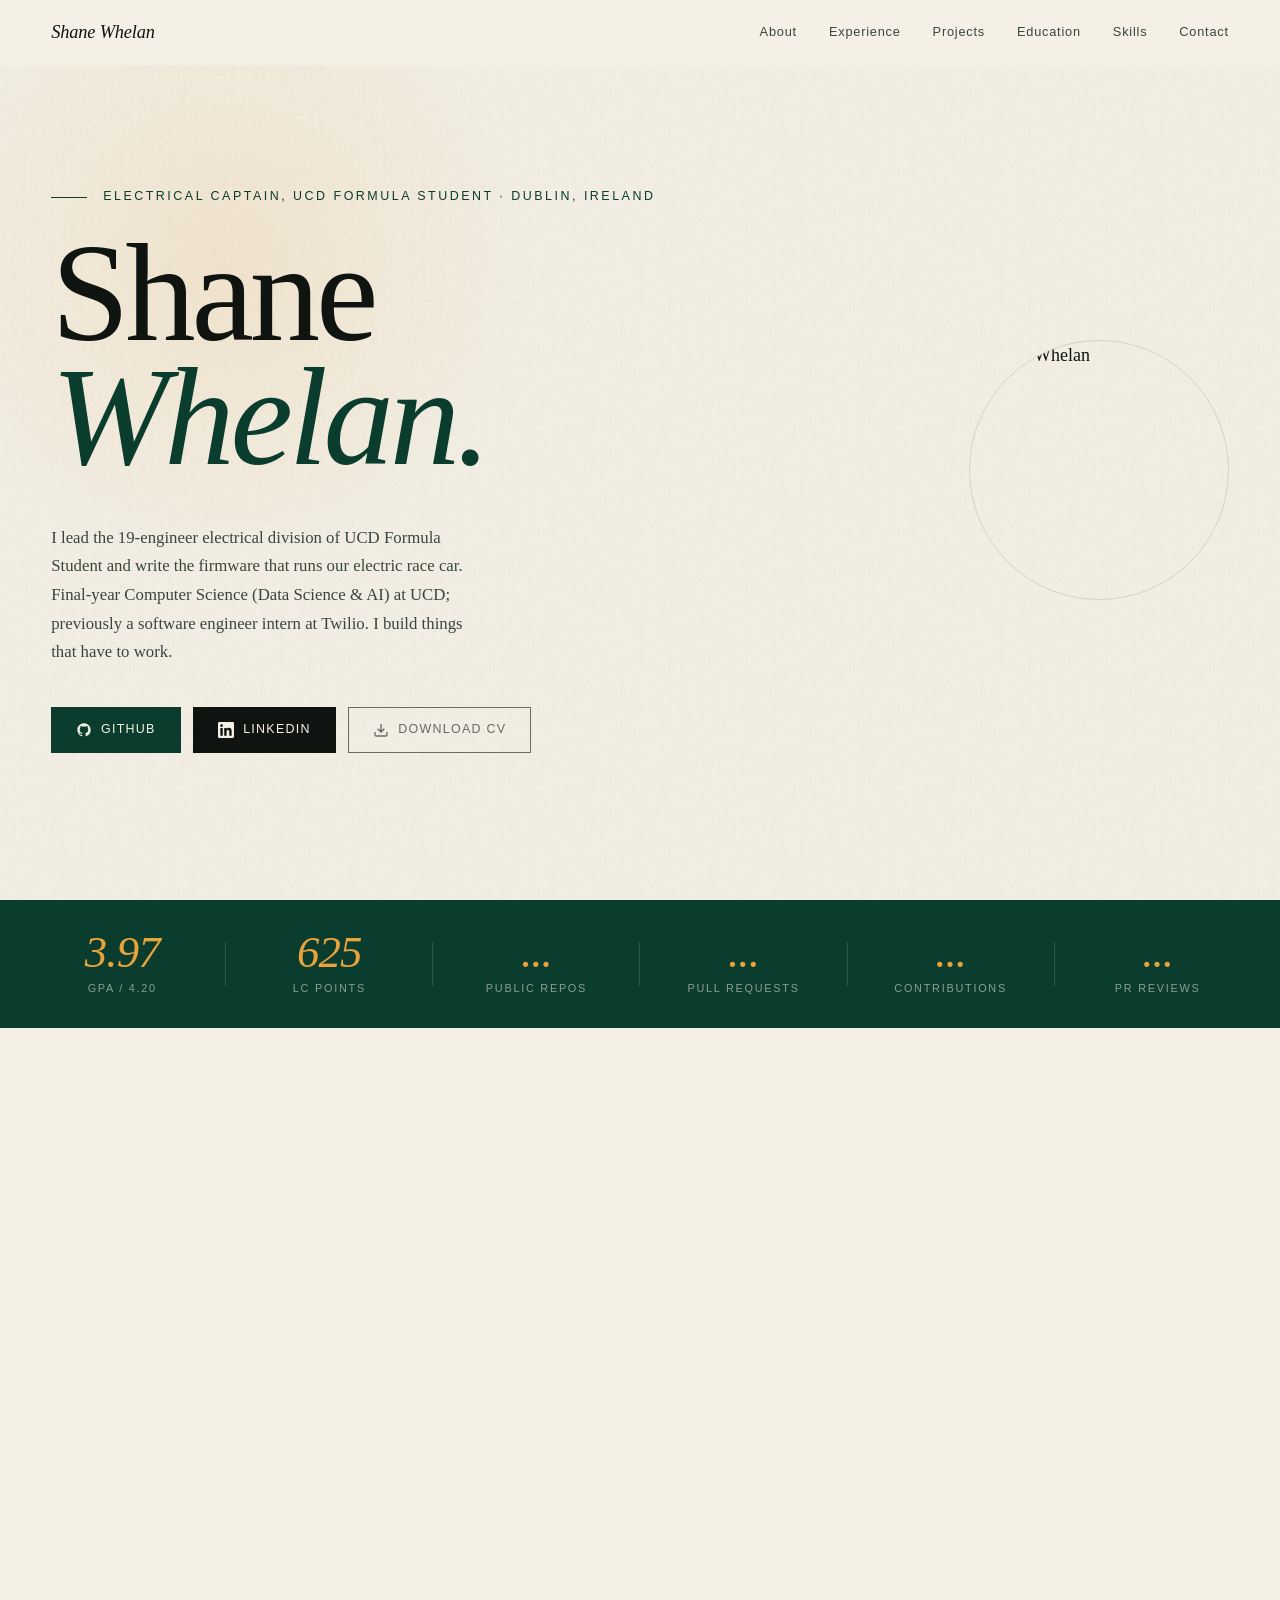
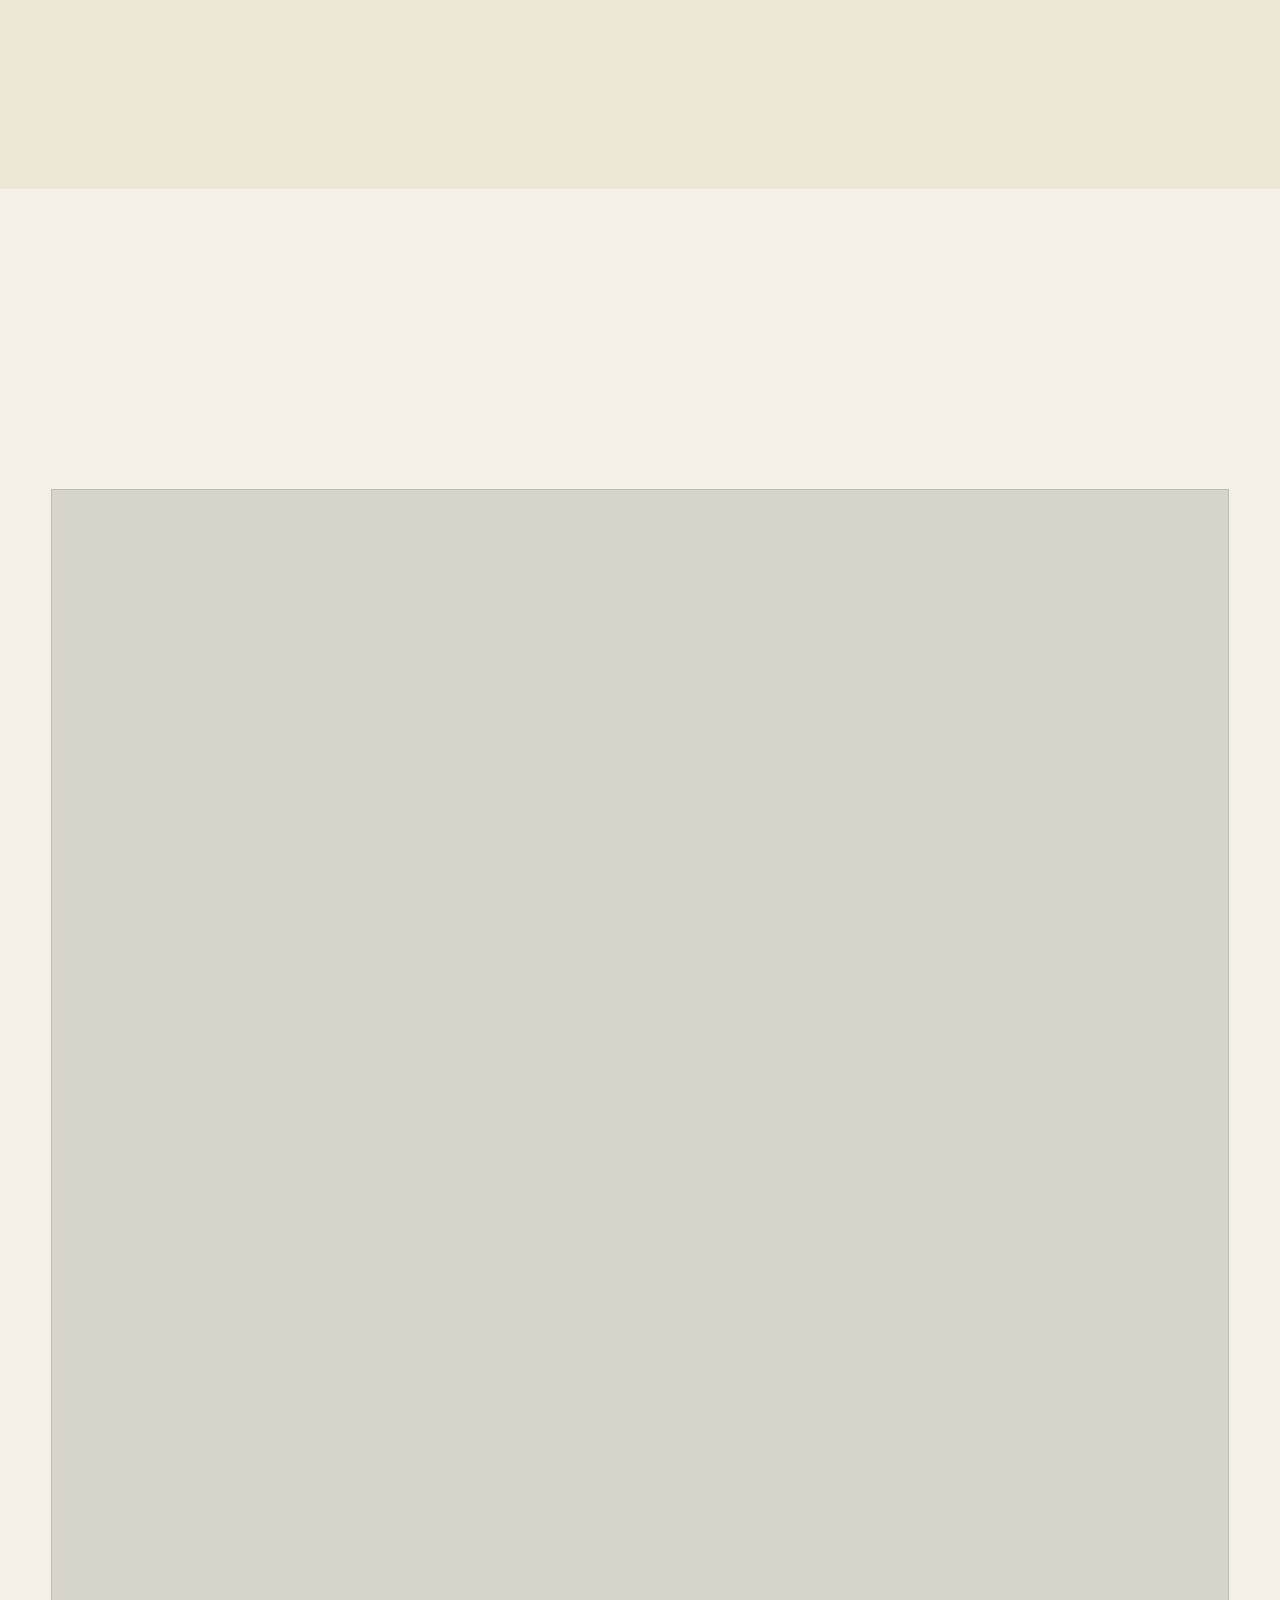
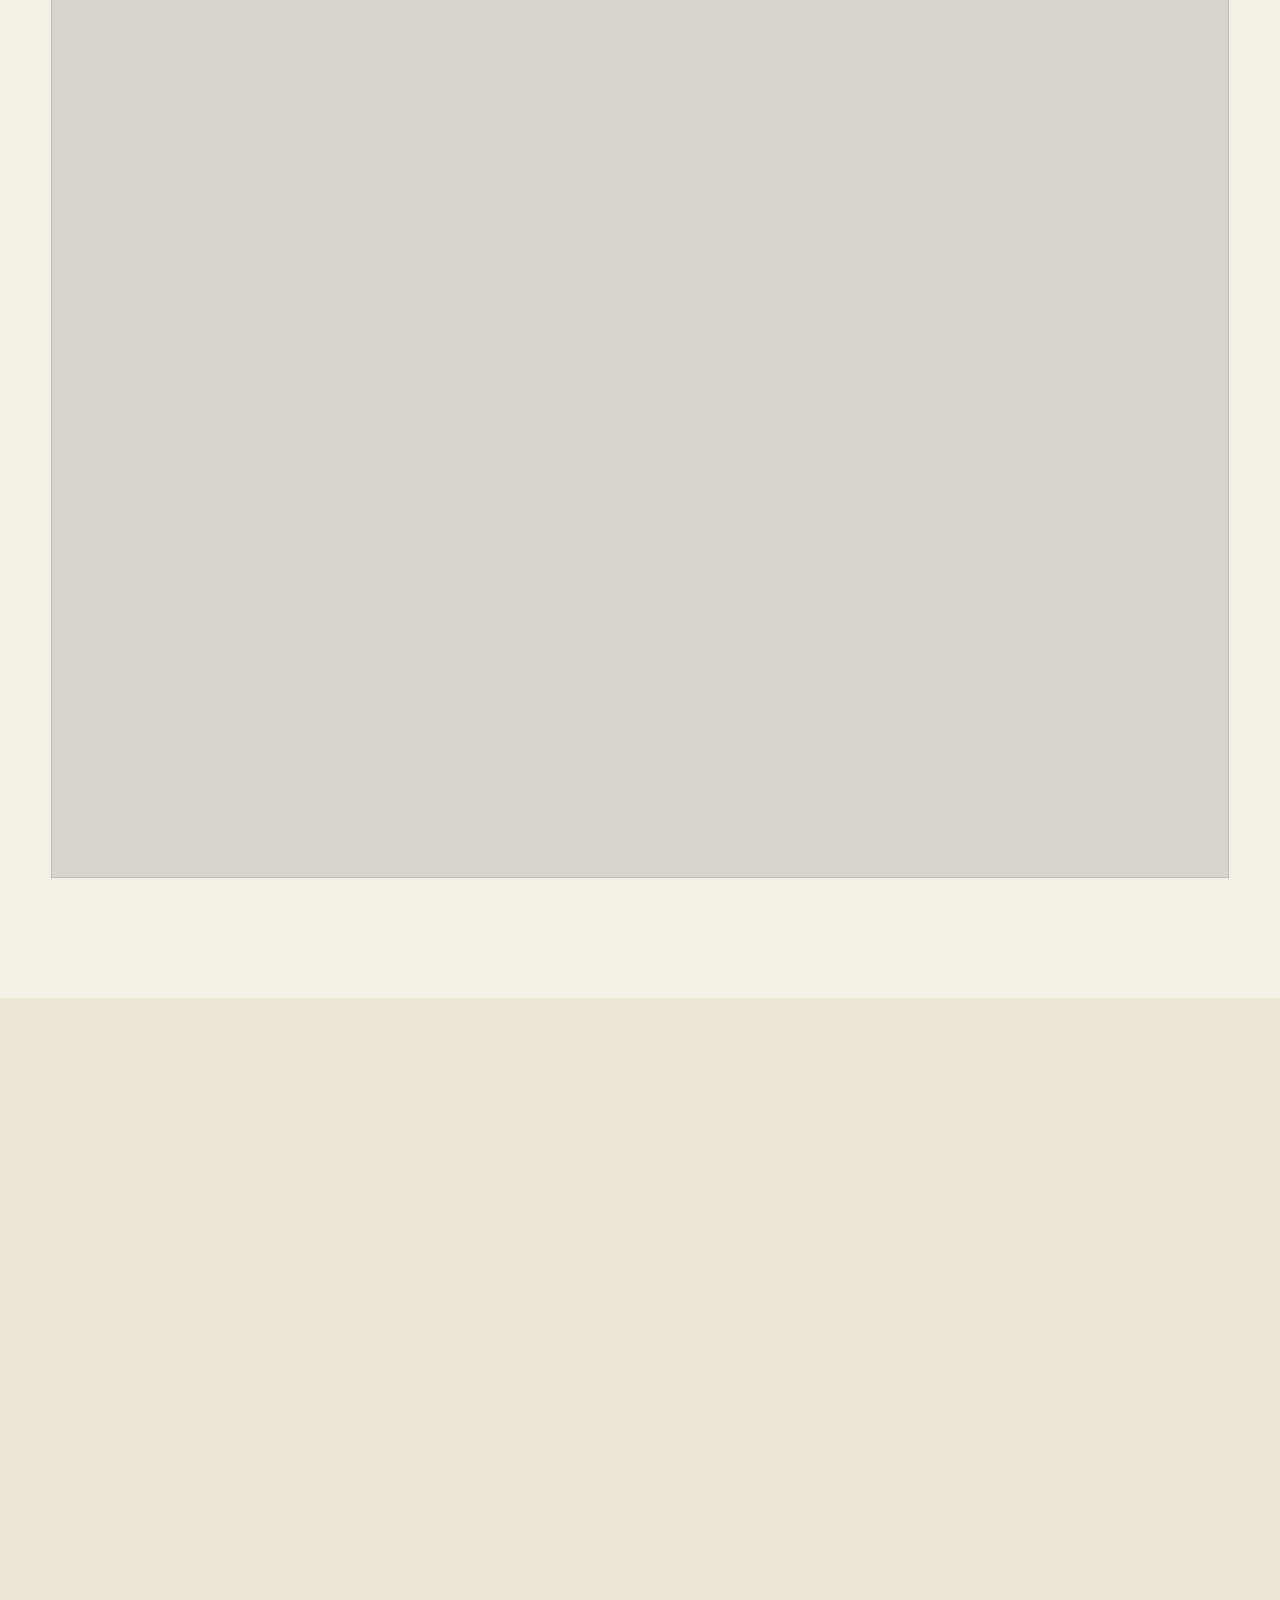
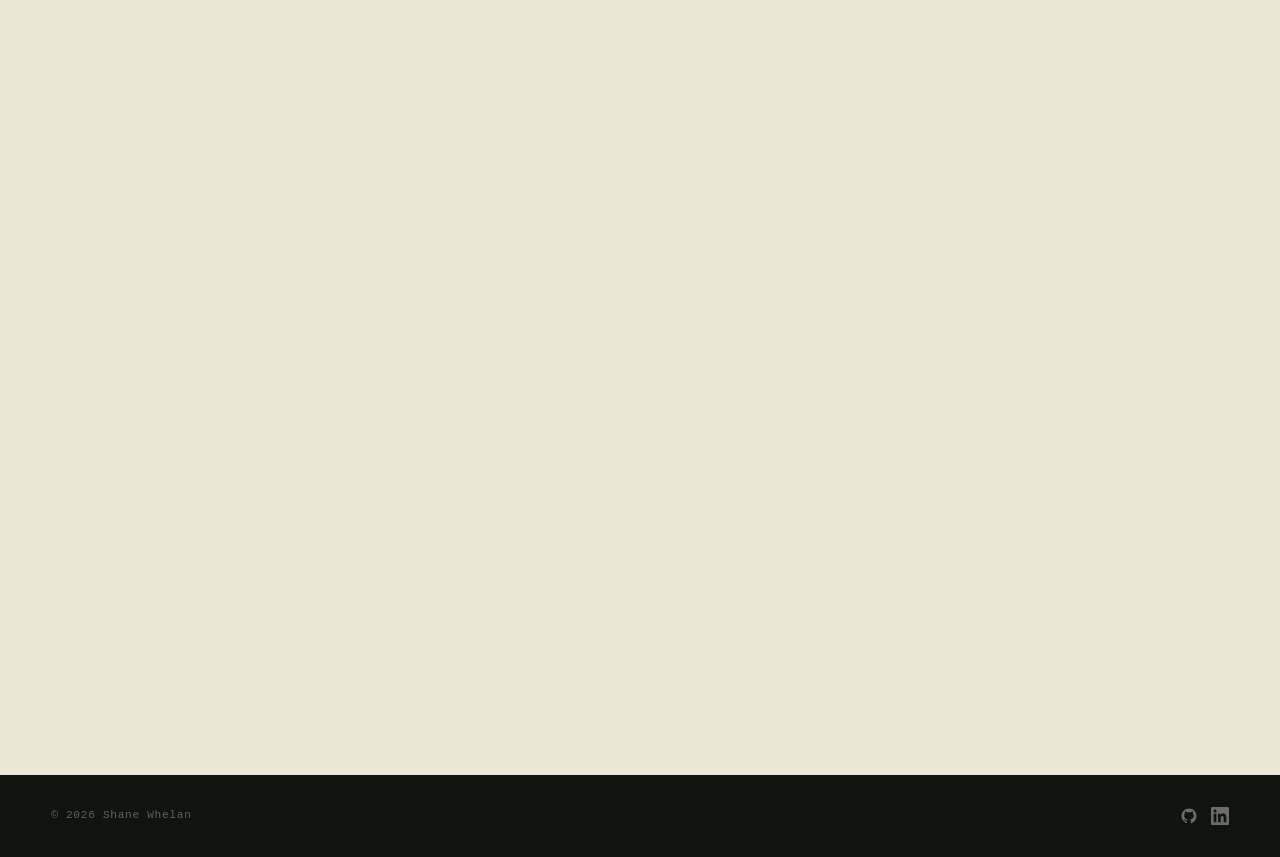
==== commit e2db72bc: "Credit original BMS firmware and describe hardware bring-up work Co-Authored-By: Claude Opus 5.5 <no" ====
--- a/index.html
+++ b/index.html
@@ -113,7 +113,7 @@
     </div>
     <div class="about-grid reveal">
       <p>I'm Electrical Captain at UCD Formula Student, leading a division of 19 engineers, and still the team's lead programmer: the battery management system, the vehicle control unit, and the CAN network that ties them together. I was the first Computer Science student on the team. The intersection of software and physical systems is where I'm most at home.</p>
-      <p>Across the 2026 season I moved our VCU onto the Teensy 4.1 platform, wrote the firmware for our custom STM32 battery management system with a protocol-level simulator so it could be tested before hardware arrived, and built the internal platform the team now runs on. We took E135 to FSUK 2026 at Silverstone and finished 29th overall as the top Republic of Ireland team, clearing five scrutineering stickers — four of them a first for UCD.</p>
+      <p>Across the 2026 season I moved our VCU onto the Teensy 4.1 platform, brought our custom STM32 battery management system up on real hardware, and built the internal platform the team now runs on. We took E135 to FSUK 2026 at Silverstone and finished 29th overall as the top Republic of Ireland team, clearing five scrutineering stickers — four of them a first for UCD.</p>
       <p>Alongside that I'm a final-year Computer Science (Data Science &amp; AI) student at UCD, holding a 3.97&thinsp;/&thinsp;4.20 GPA, First Class Honours. I spent the summer of 2025 as a Software Engineer Intern at Twilio in Dublin, working on high-throughput APNs messaging infrastructure in Java.</p>
     </div>
   </div>
@@ -138,8 +138,8 @@
         <ul class="exp-bullets">
           <li><strong>Electrical Captain</strong> (Jan 2026 – Present, formerly Powertrain Captain): lead a division of 19 engineers, renamed from Powertrain to Electrical for the 2026/27 season.</li>
           <li>Led the division through FSUK 2026 at Silverstone: the team finished 29th overall and was the top Republic of Ireland entry, taking 5 scrutineering stickers, 4 of them for the first time in the team's history.</li>
-          <li>Wrote the firmware for our custom battery management system in C on an STM32F303: an LTC6812 isoSPI driver for a 75S7P accumulator, cell balancing, open-wire detection, fault handling, CAN, and a bootloader for in-field firmware updates.</li>
-          <li>Built the BMS desktop tool in Python and PyQt6 for board bring-up, live cell monitoring, configuration and flashing, plus a protocol-level simulator with 12 fault modes. Backed by ~330 pytest and 181 C unit tests against mocked peripherals.</li>
+          <li>Brought up our custom battery management system (STM32F303, LTC6812 over isoSPI, 75S7P accumulator) on real hardware, building on a teammate's original firmware: fixed the bootloader so the board could boot and update over USB, fixed the isoSPI driver until cell readings matched a multimeter to within 5&nbsp;mV, and made the fault and output logic safe for the car.</li>
+          <li>Added charger control over CAN (Elcon CC/CV, switching the bus to the charger's protocol when one is plugged in), a datasheet-based open-wire check, and support for 60- and 75-cell packs from a single firmware image.</li>
           <li><strong>Powertrain Vice Captain</strong> (Sep 2025 – Jan 2026): supported the captain on division decisions and project management, tracking progress and deadlines across the powertrain build.</li>
           <li><strong>Software Engineer, VCU</strong> (Oct 2024 – Sep 2025): wrote the Vehicle Control Unit firmware in C++ on a Teensy 4.1, controlling a Bamocar D3 and Emrax 208 motor over CAN with torque mapping, regenerative braking and battery current limit handling.</li>
           <li>Implemented the FSUK safety logic: APPS plausibility checks, pedal/brake interlocks, IMD and BSPD fault monitoring, and a deceleration-triggered brake light; integrated the BMS over CAN and a Nextion dashboard for live telemetry.</li>
@@ -213,10 +213,10 @@
         <div class="project-body">
           <div class="project-top">
             <span class="project-num">02</span>
-            <div class="project-tags"><span>C</span><span>STM32</span><span>isoSPI</span><span>PyQt6</span><span>pytest</span></div>
+            <div class="project-tags"><span>C</span><span>STM32</span><span>isoSPI</span><span>CAN Bus</span></div>
           </div>
           <h3 class="project-name">STM32 Battery Management System</h3>
-          <p class="project-desc">Firmware for UCDFS's custom BMS on an STM32F303: LTC6812 isoSPI driver for a 75S7P accumulator, balancing, open-wire detection, faults, CAN and a bootloader. PyQt6 desktop tool plus a simulator with 12 fault modes, backed by ~330 pytest and 181 C unit tests.</p>
+          <p class="project-desc">Hardware bring-up of UCDFS's custom BMS on an STM32F303, building on a teammate's original firmware: bootloader and isoSPI fixes, Elcon charger control over CAN, open-wire detection, and 60/75-cell pack support from one image.</p>
           <span class="project-cta">View on GitHub</span>
         </div>
       </a>
